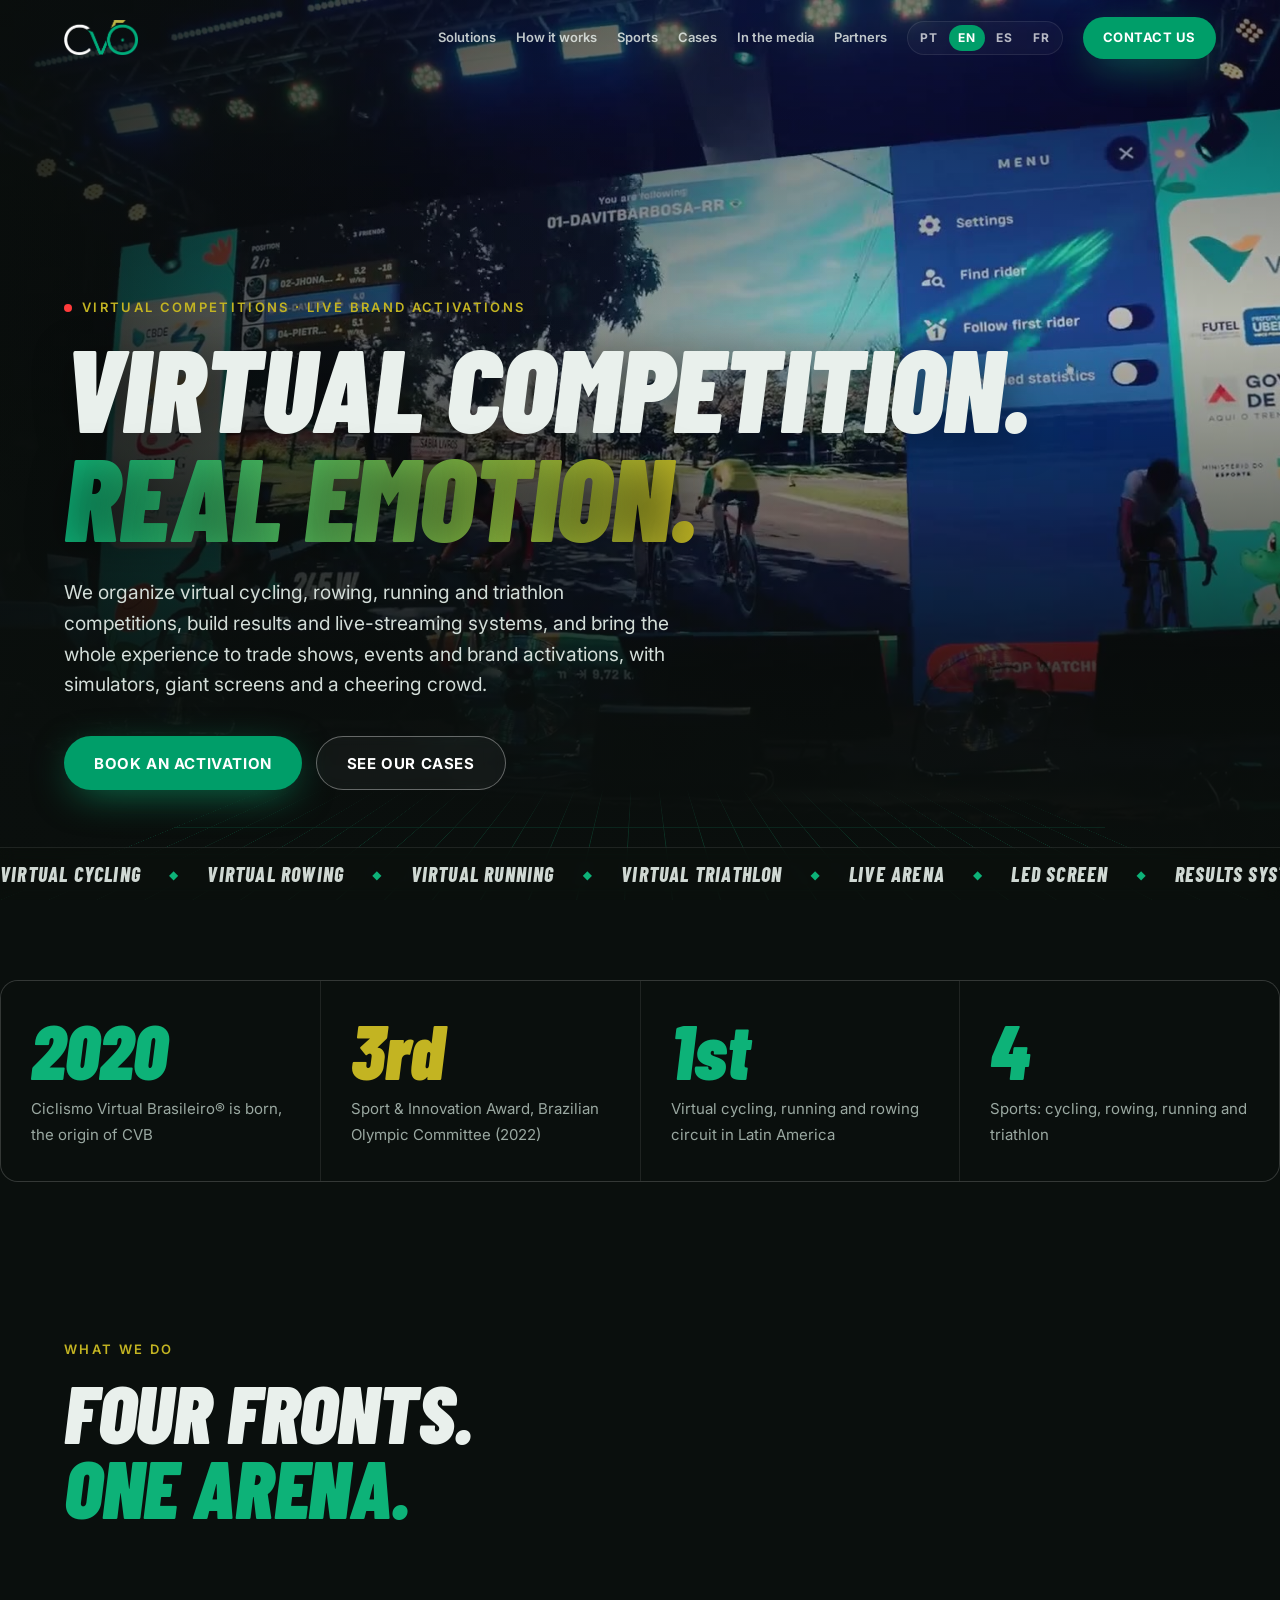
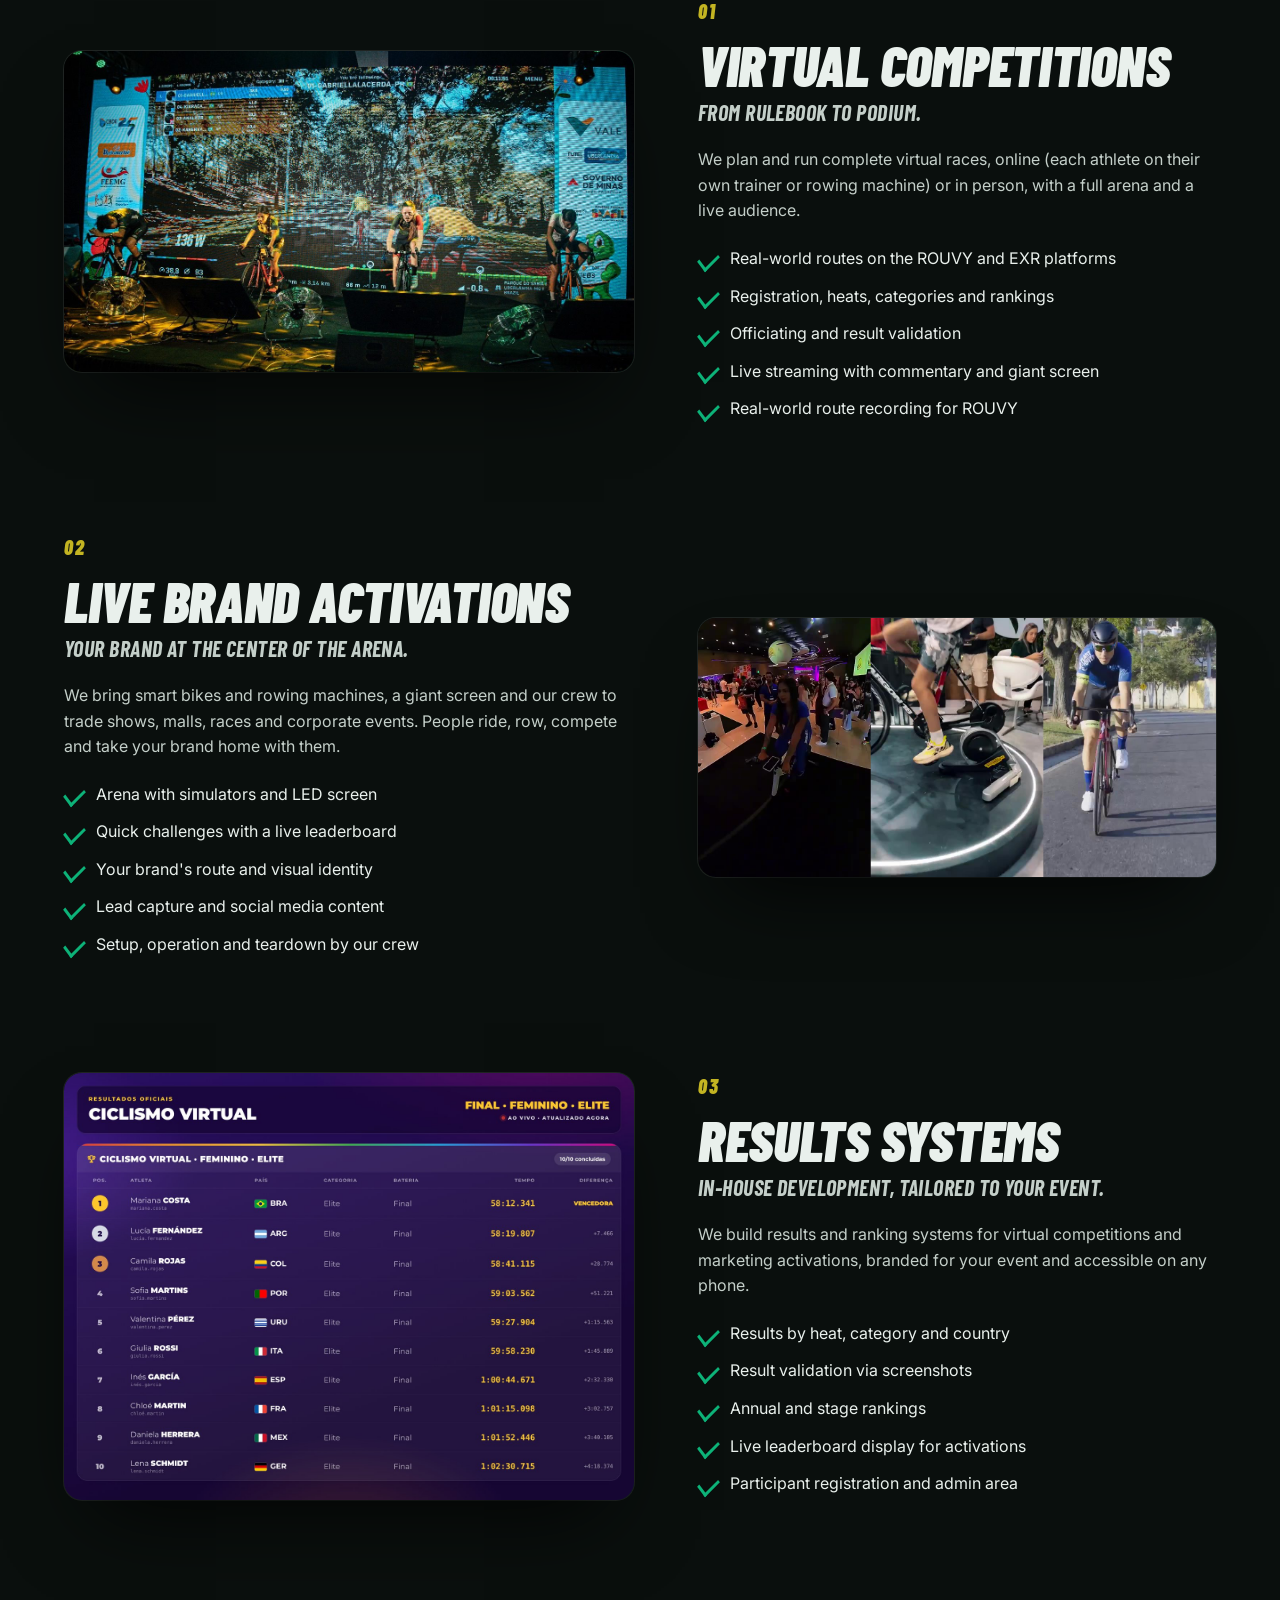
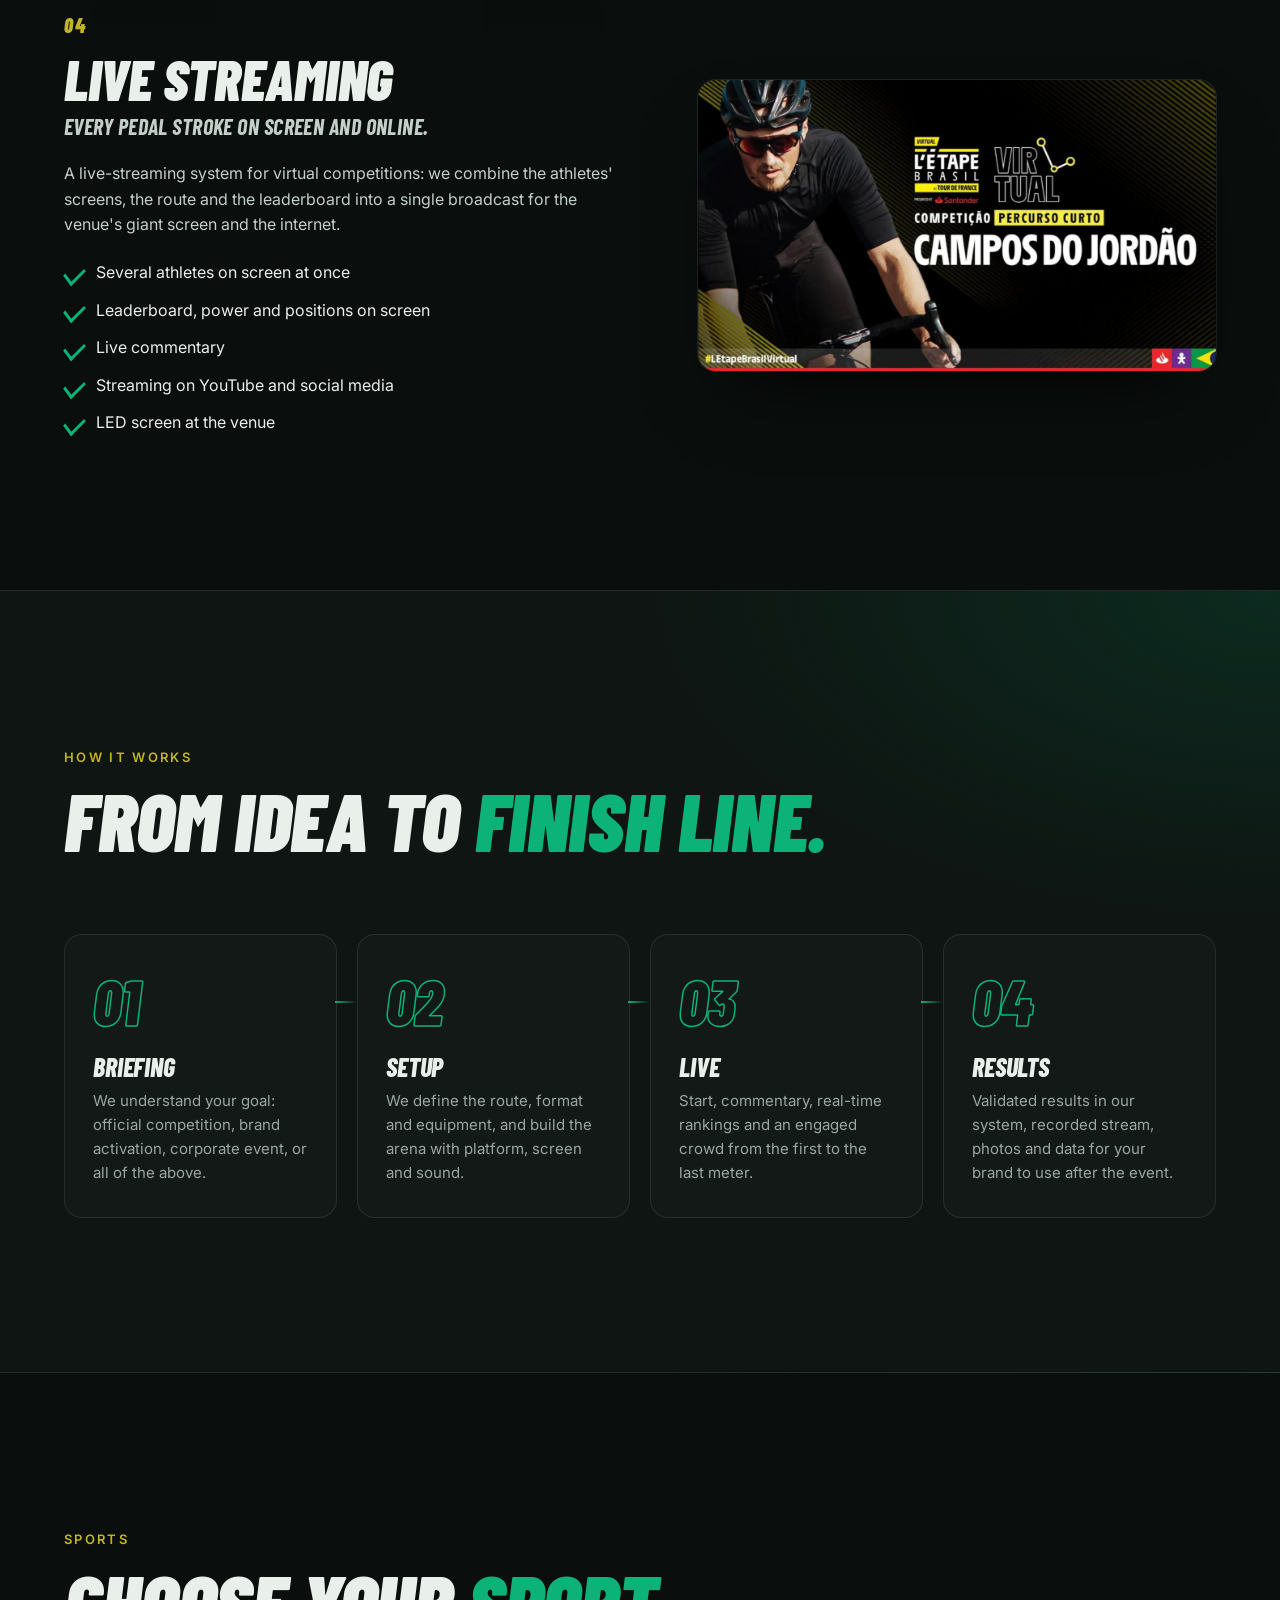
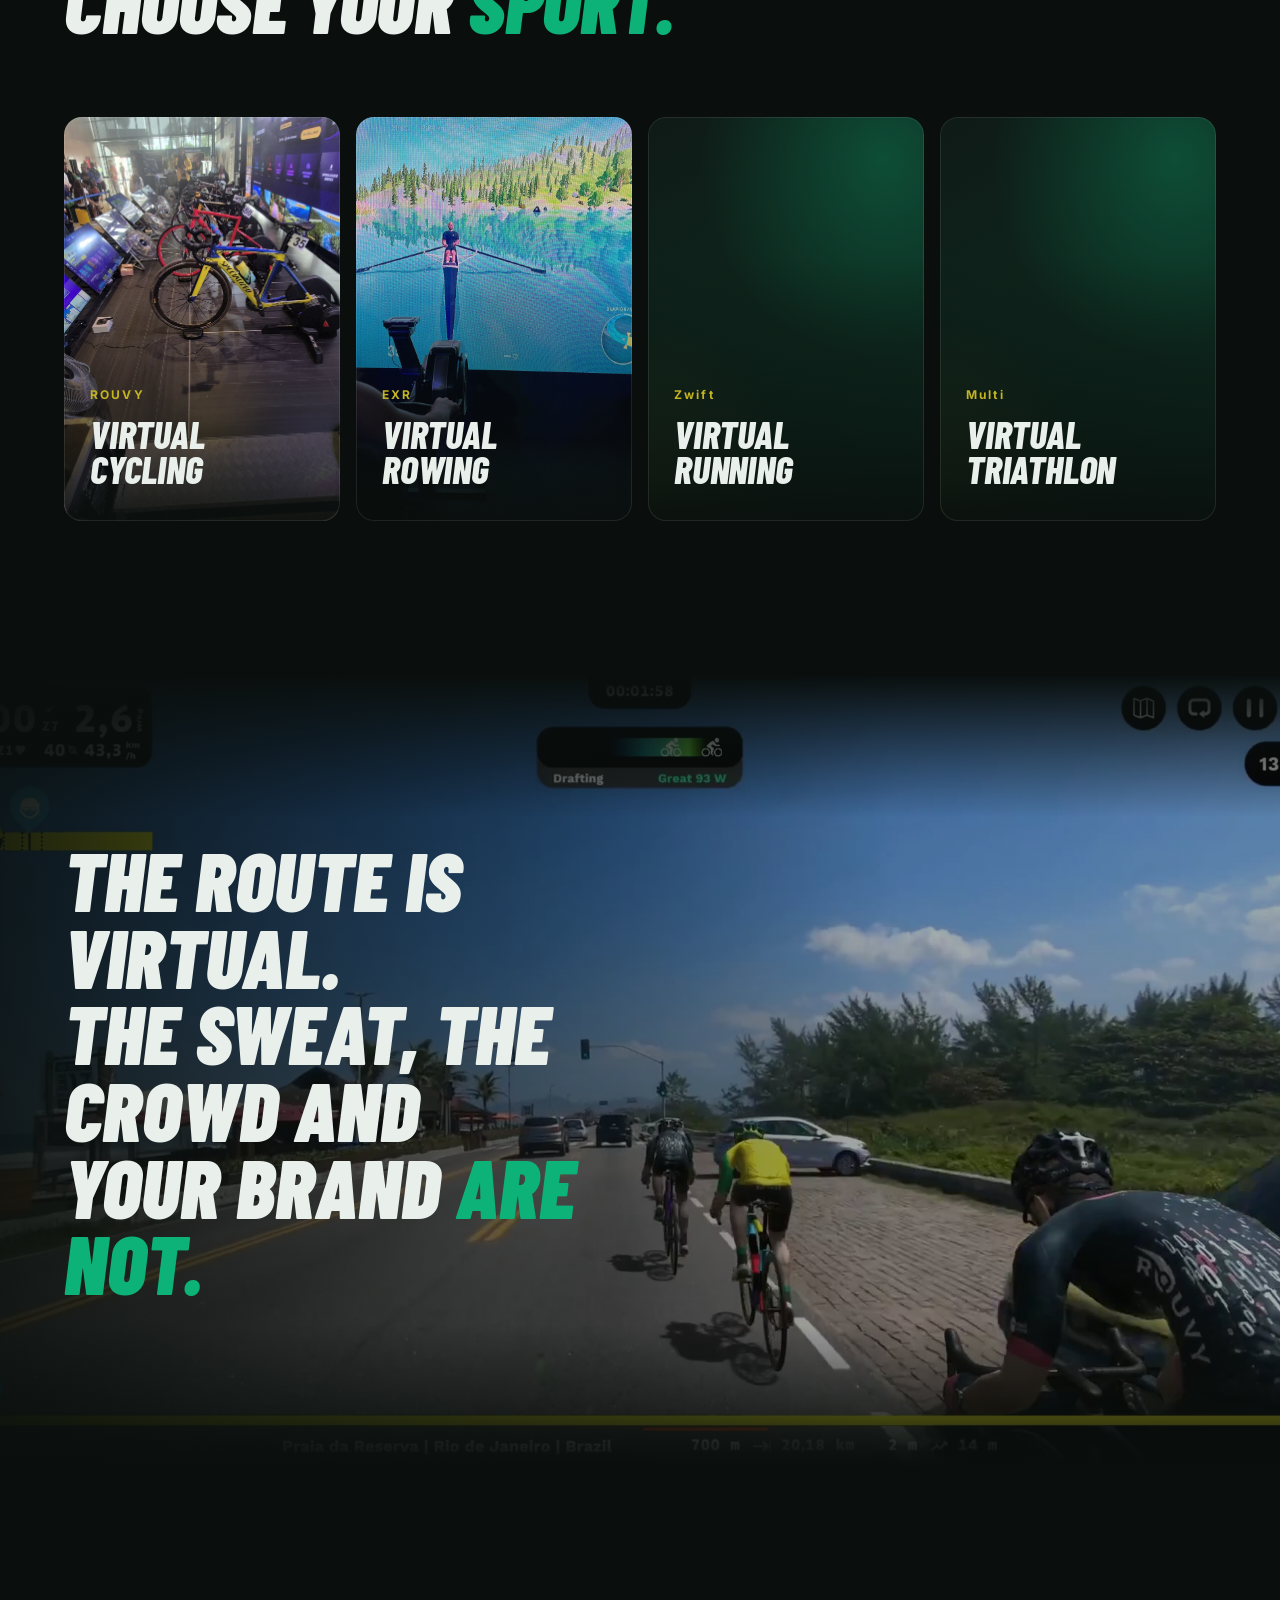
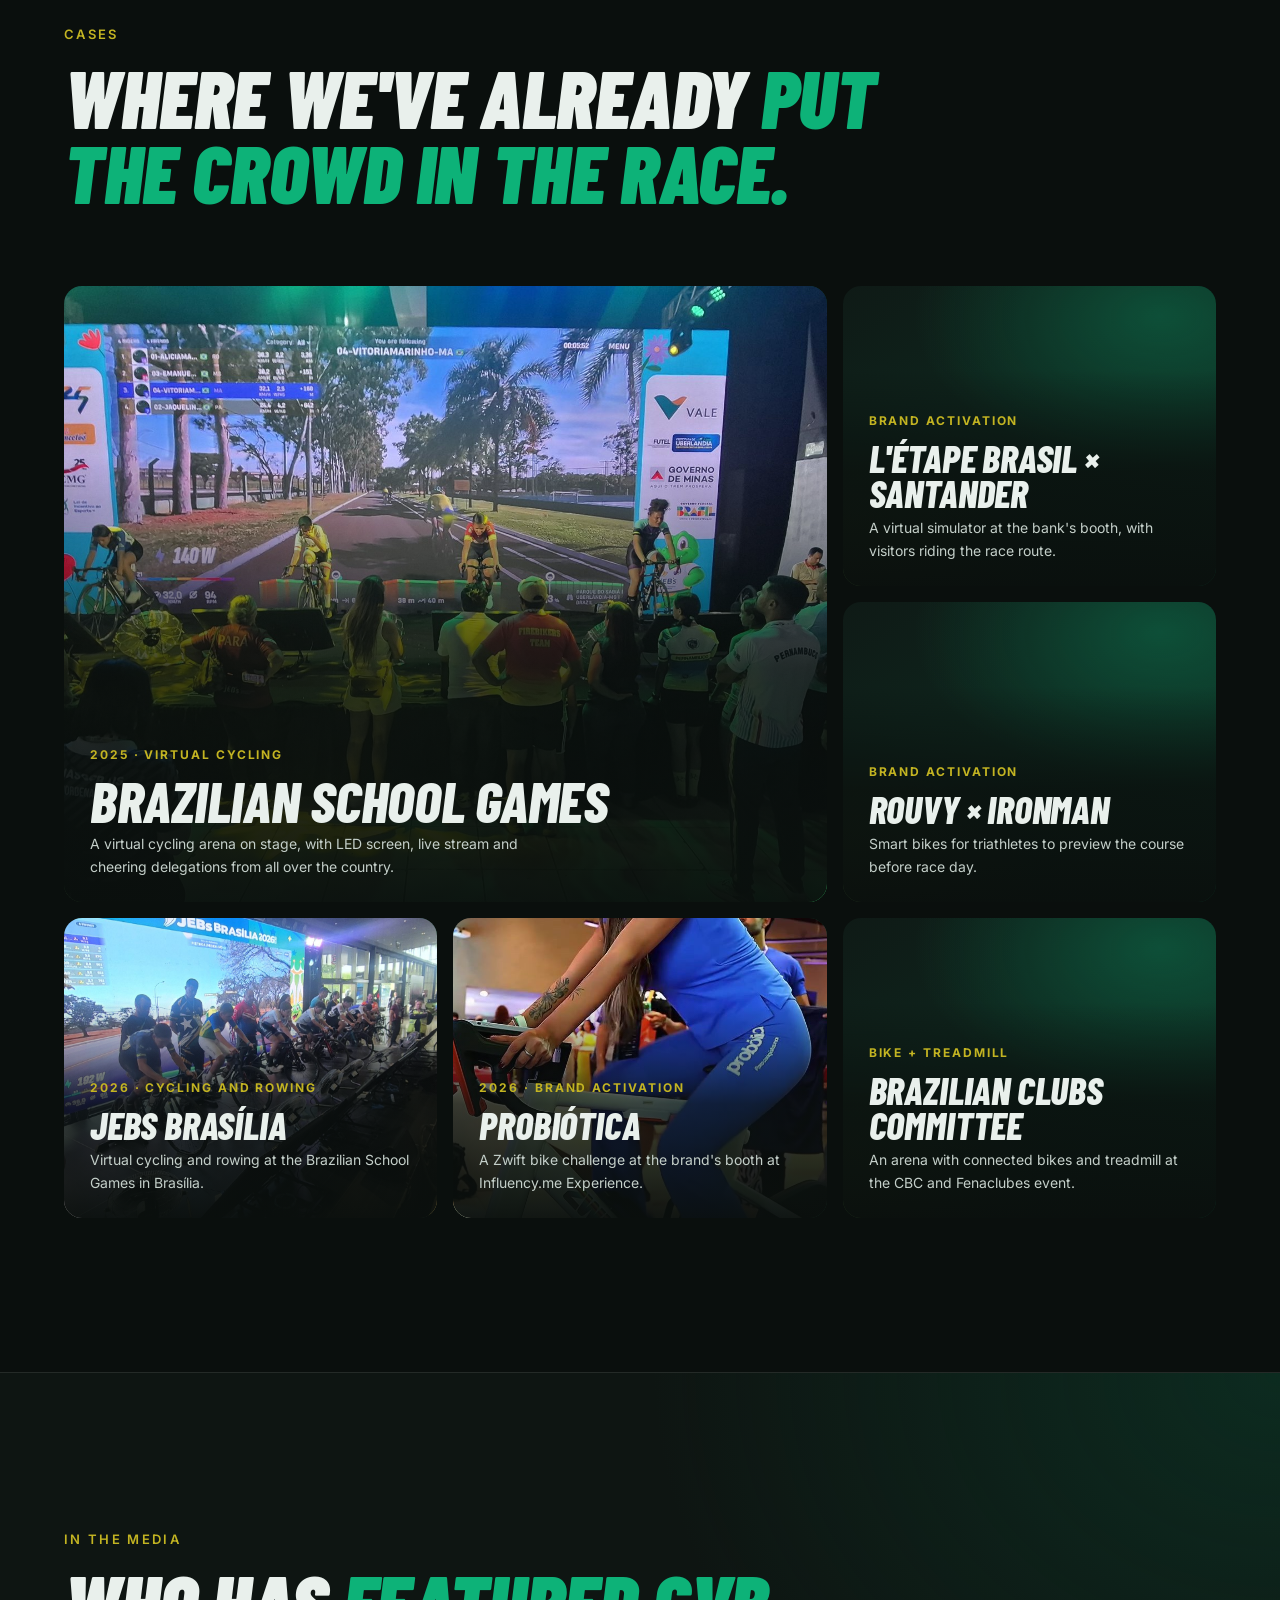
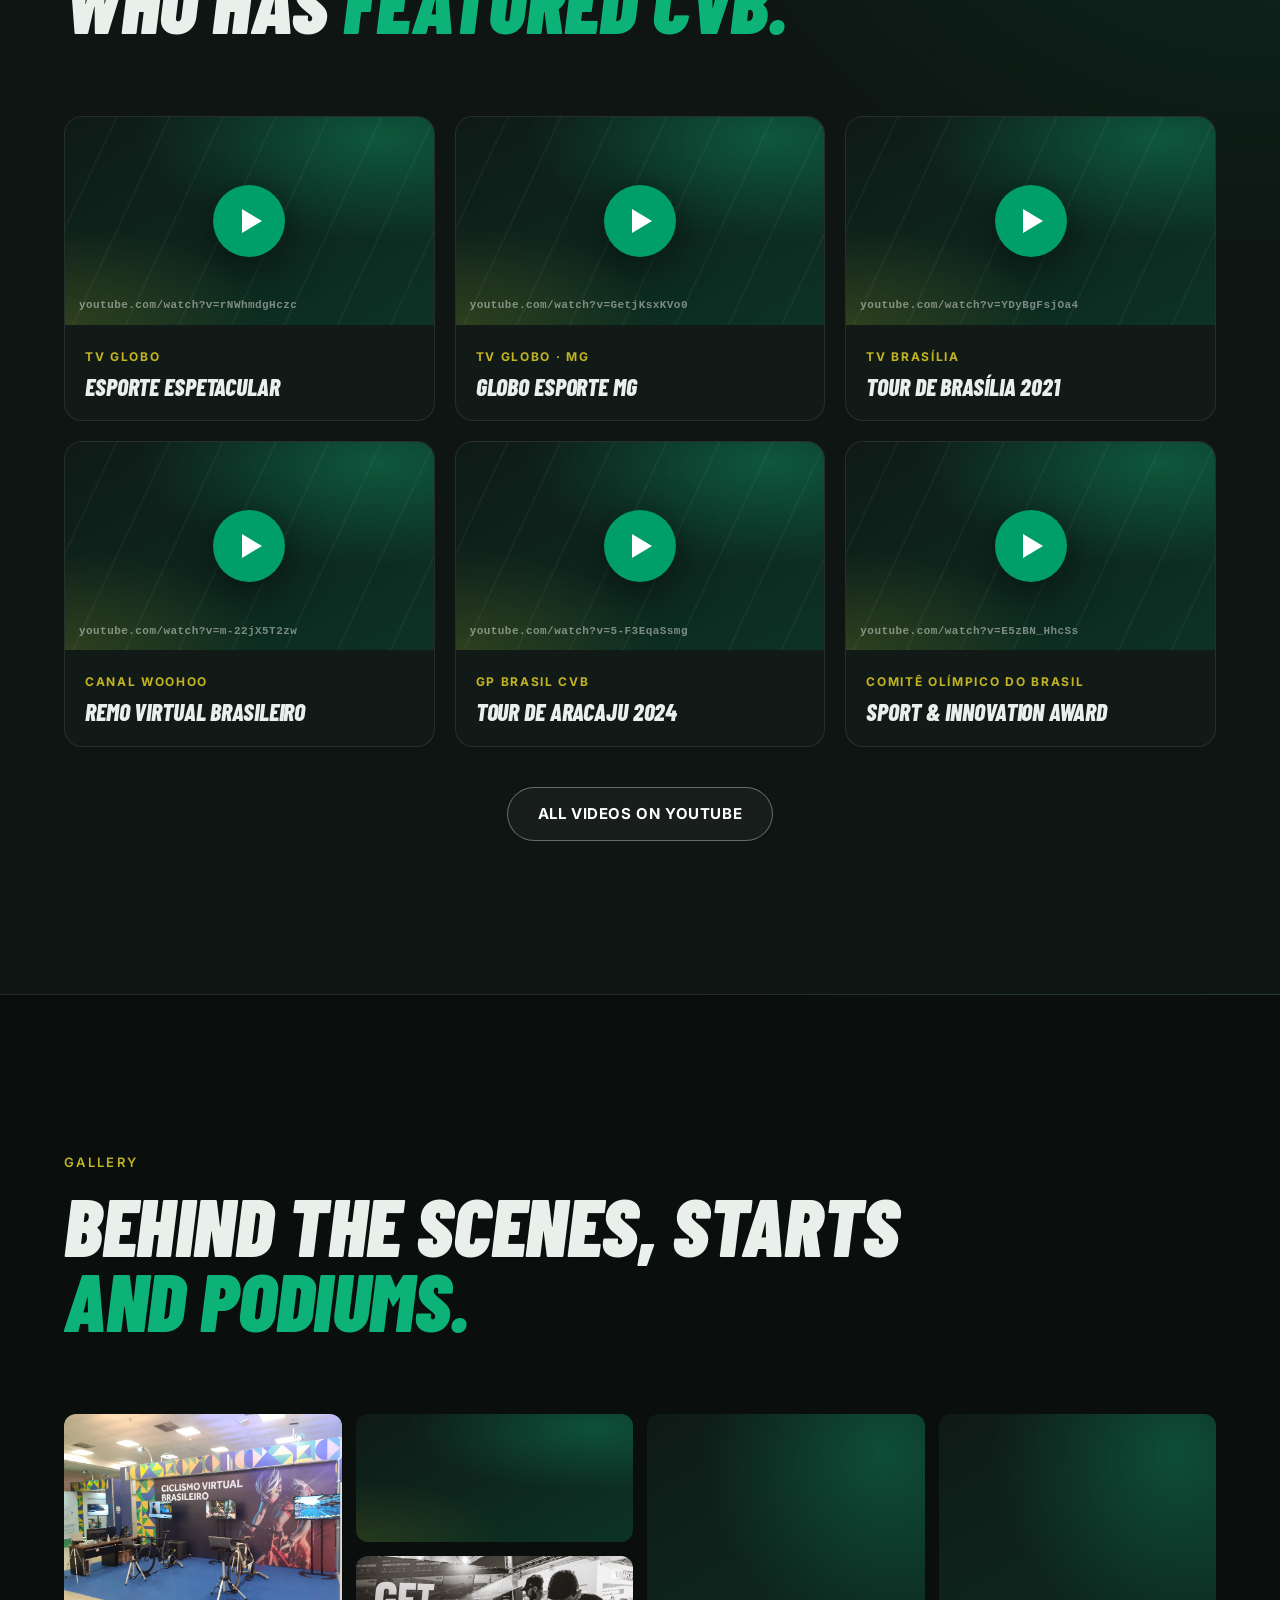
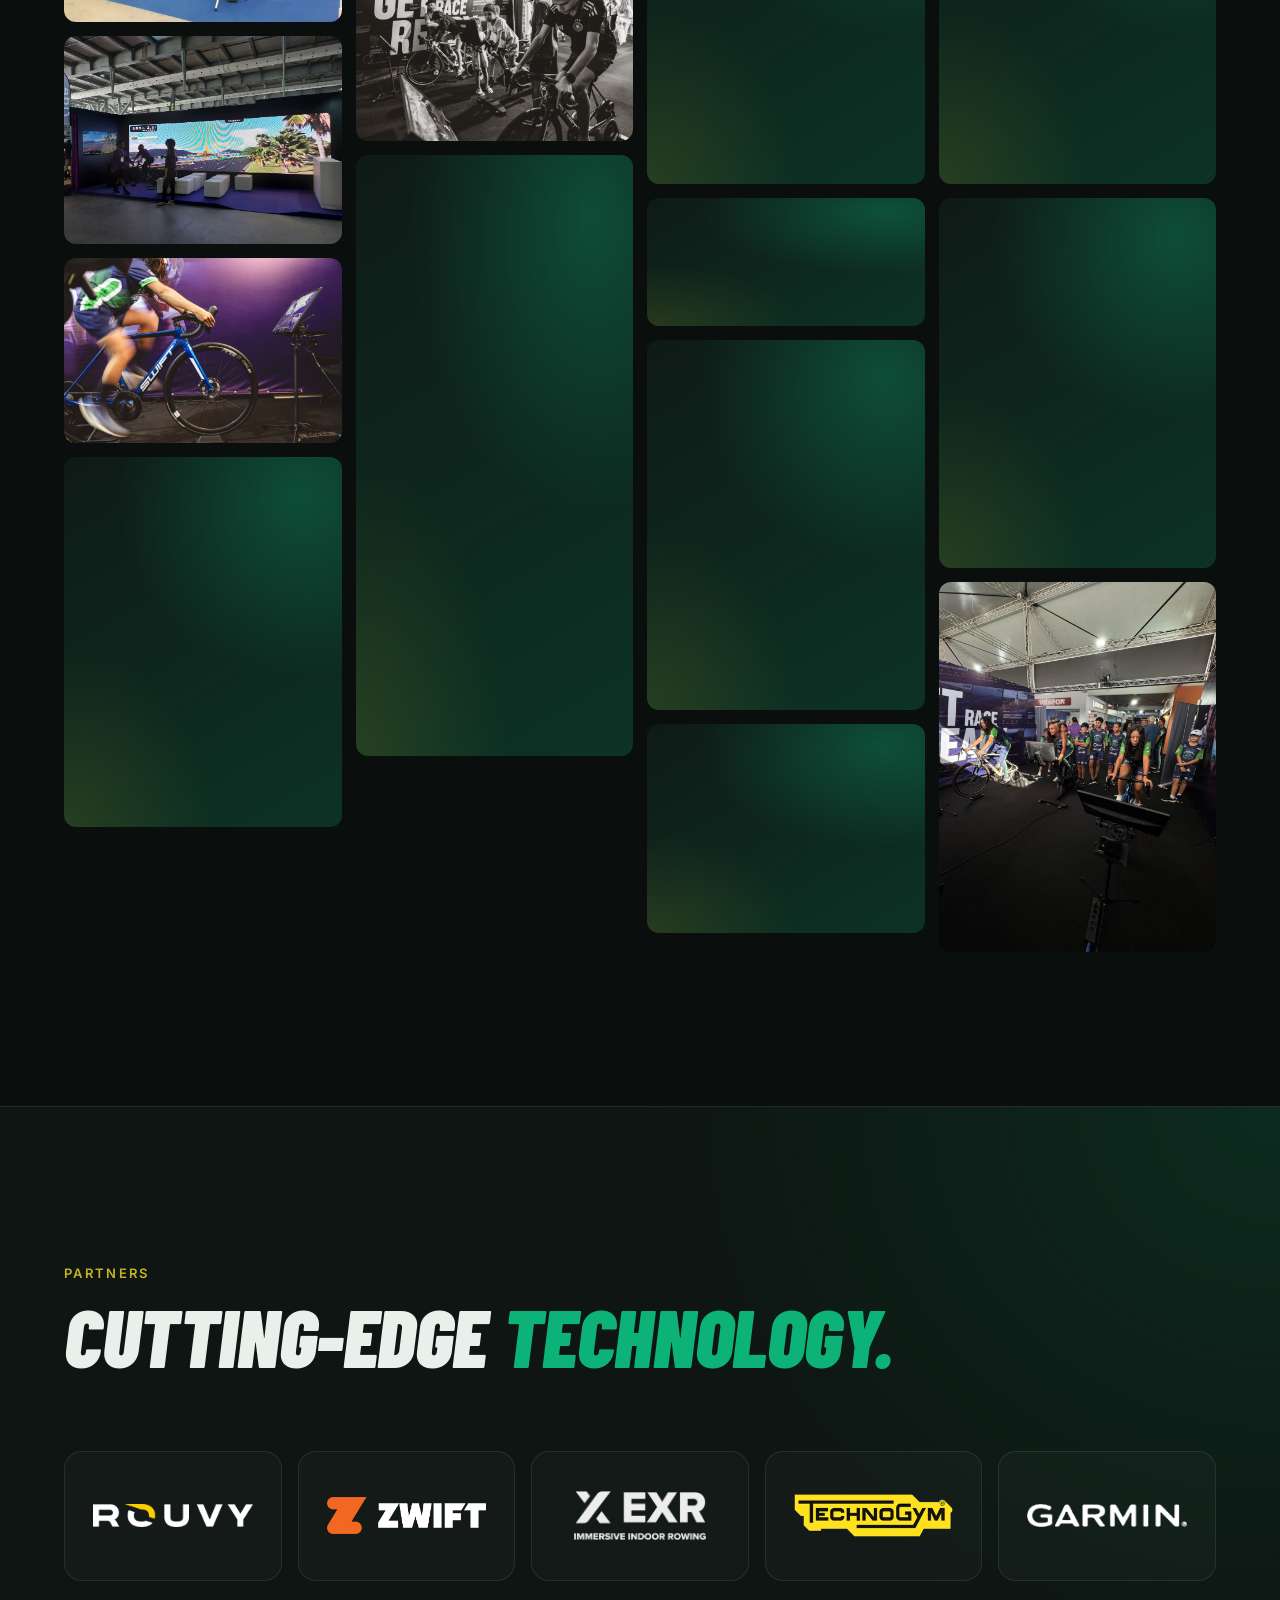
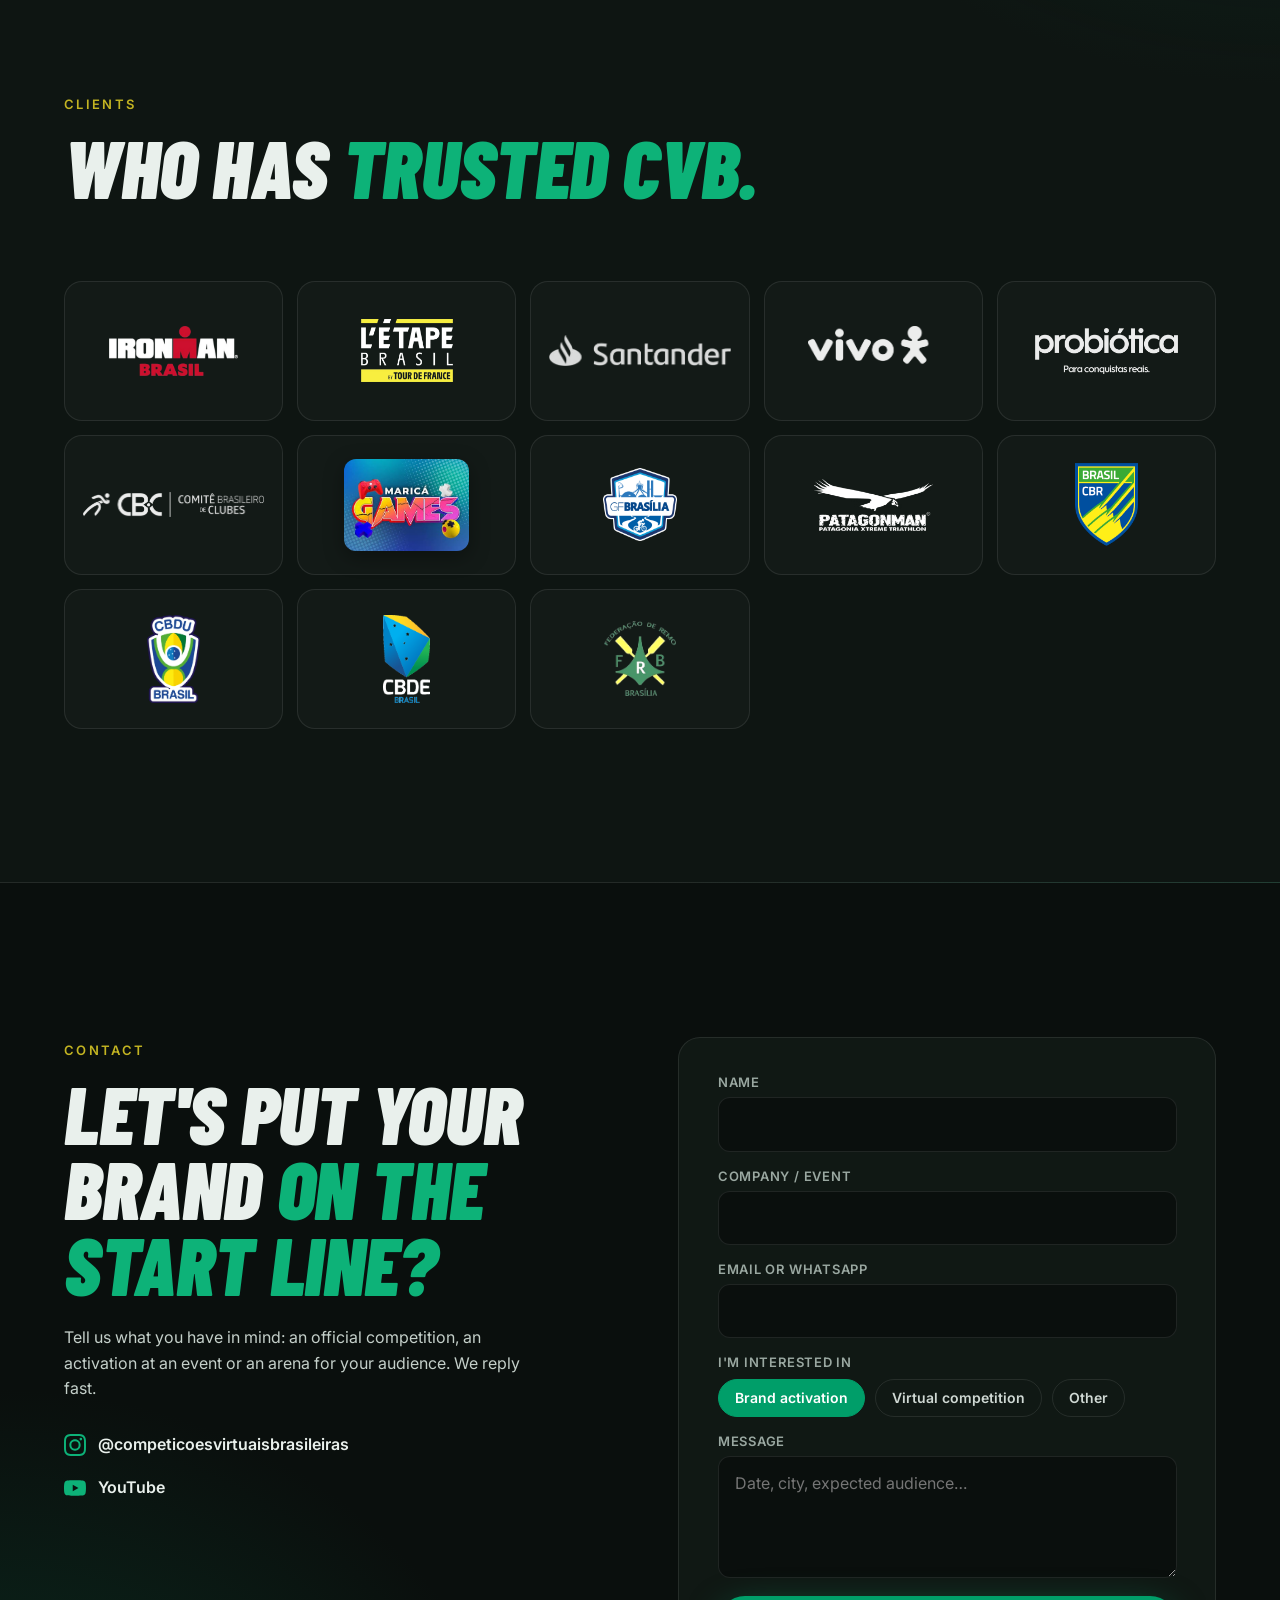
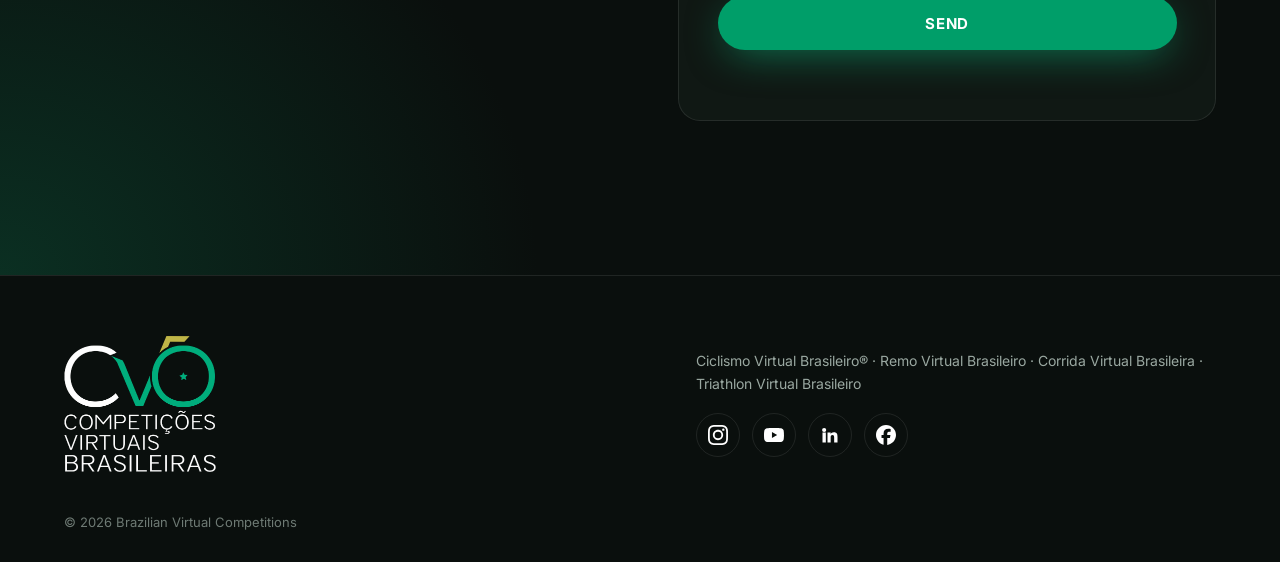
==== en/index.html @ 70579b3b "Site em inglês, espanhol e francês (/en, /es, /fr) com seletor de idioma Co-Authored-By: Claude Opus" ====
<!DOCTYPE html>
<html lang="en" data-root="../">
<head>
<meta charset="utf-8">
<meta name="viewport" content="width=device-width, initial-scale=1">
<title>CVB · Brazilian Virtual Competitions</title>
<meta name="description" content="Virtual cycling, rowing, running and triathlon competitions, live brand activations, results systems and live streaming.">
<meta property="og:title" content="CVB · Brazilian Virtual Competitions">
<meta property="og:description" content="Virtual competition. Real emotion. Virtual competitions and brand activations with simulators, giant screens and a live crowd.">
<meta property="og:image" content="https://www.competicaovirtual.com.br/assets/media/og-capa.jpg">
<link rel="alternate" hreflang="pt-BR" href="https://www.competicaovirtual.com.br/">
<link rel="alternate" hreflang="en" href="https://www.competicaovirtual.com.br/en/">
<link rel="alternate" hreflang="es" href="https://www.competicaovirtual.com.br/es/">
<link rel="alternate" hreflang="fr" href="https://www.competicaovirtual.com.br/fr/">
<link rel="alternate" hreflang="x-default" href="https://www.competicaovirtual.com.br/">
<meta name="theme-color" content="#0A0F0D">
<link rel="icon" type="image/png" href="../assets/img/cvb-mark.png">
<link rel="preconnect" href="https://fonts.googleapis.com">
<link rel="preconnect" href="https://fonts.gstatic.com" crossorigin>
<link href="https://fonts.googleapis.com/css2?family=Barlow+Condensed:ital,wght@0,600;0,800;1,700;1,800;1,900&family=Inter:wght@400;500;600;700&display=swap" rel="stylesheet">
<link rel="stylesheet" href="../assets/css/style.css">
</head>
<body>

<!-- ============ HEADER ============ -->
<header class="hdr" id="topo">
  <a class="hdr__logo" href="#topo" aria-label="CVB · home">
    <img src="../assets/img/cvb-mark.png" alt="CVB" width="74" height="35">
    <span class="hdr__name">Brazilian<br>Virtual Competitions</span>
  </a>
  <nav class="hdr__nav" id="nav" aria-label="Main">
    <a href="#solucoes">Solutions</a>
    <a href="#como">How it works</a>
    <a href="#modalidades">Sports</a>
    <a href="#cases">Cases</a>
    <a href="#midia">In the media</a>
    <a href="#parceiros">Partners</a>
    <div class="lang" aria-label="Language">
      <a href="../" data-lang="pt" hreflang="pt-BR">PT</a><a href="./" data-lang="en" hreflang="en">EN</a><a href="../es/" data-lang="es" hreflang="es">ES</a><a href="../fr/" data-lang="fr" hreflang="fr">FR</a>
    </div>
    <a href="#contato" class="btn btn--sm btn--green">Contact us</a>
  </nav>
  <button class="hdr__burger" id="burger" aria-label="Open menu" aria-expanded="false" aria-controls="nav"><span></span><span></span></button>
</header>

<main>

<!-- ============ HERO ============ -->
<section class="hero">
  <div class="hero__media">
    <video class="media" data-media="hero.mp4" data-poster="hero-poster.jpg" autoplay muted loop playsinline preload="metadata"></video>
    <div class="hero__shade"></div>
    <div class="hero__grid"></div>
  </div>
  <div class="hero__inner wrap">
    <p class="eyebrow"><span class="dot"></span> Virtual competitions · Live brand activations</p>
    <h1 class="hero__title">Virtual competition.<br><em>Real emotion.</em></h1>
    <p class="hero__lead">We organize virtual cycling, rowing, running and triathlon competitions, build results and live-streaming systems, and bring the whole experience to trade shows, events and brand activations, with simulators, giant screens and a cheering crowd.</p>
    <div class="hero__cta">
      <a href="#contato" class="btn btn--green">Book an activation</a>
      <a href="#cases" class="btn btn--ghost">See our cases</a>
    </div>
  </div>
  <div class="ticker" aria-hidden="true">
    <div class="ticker__track">
      <span>Virtual cycling</span><i>◆</i><span>Virtual rowing</span><i>◆</i><span>Virtual running</span><i>◆</i><span>Virtual triathlon</span><i>◆</i><span>Live arena</span><i>◆</i><span>LED screen</span><i>◆</i><span>Results system</span><i>◆</i><span>Live streaming</span><i>◆</i>
      <span>Virtual cycling</span><i>◆</i><span>Virtual rowing</span><i>◆</i><span>Virtual running</span><i>◆</i><span>Virtual triathlon</span><i>◆</i><span>Live arena</span><i>◆</i><span>LED screen</span><i>◆</i><span>Results system</span><i>◆</i><span>Live streaming</span><i>◆</i>
    </div>
  </div>
</section>

<!-- ============ FATOS ============ -->
<section class="facts wrap">
  <div class="fact reveal"><b>2020</b><span>Ciclismo Virtual Brasileiro® is born, the origin of CVB</span></div>
  <div class="fact reveal"><b>3rd</b><span>Sport & Innovation Award, Brazilian Olympic Committee (2022)</span></div>
  <div class="fact reveal"><b>1st</b><span>Virtual cycling, running and rowing circuit in Latin America</span></div>
  <div class="fact reveal"><b>4</b><span>Sports: cycling, rowing, running and triathlon</span></div>
</section>

<!-- ============ SOLUÇÕES ============ -->
<section class="sec" id="solucoes">
  <div class="wrap">
    <header class="sec__head reveal">
      <p class="eyebrow">What we do</p>
      <h2>Four fronts.<br><em>One arena.</em></h2>
    </header>

    <article class="sol reveal">
      <div class="sol__media sol__media--video yt-inline" data-yt="KOl-kLwOu_M" data-start="1071" data-title="GP Brasil CVB · Tour Parque da Cidade" role="button" tabindex="0" aria-label="Watch: GP Brasil CVB · Tour Parque da Cidade">
        <img class="media" data-media="sol-competicoes.jpg" alt="">
        <span class="yt__play"></span>
        <span class="yt-inline__tag"><i class="dot"></i> GP Brasil CVB · Tour Parque da Cidade</span>
      </div>
      <div class="sol__body">
        <span class="sol__num">01</span>
        <h3>Virtual competitions</h3>
        <p class="sol__tag">From rulebook to podium.</p>
        <p>We plan and run complete virtual races, online (each athlete on their own trainer or rowing machine) or in person, with a full arena and a live audience.</p>
        <ul class="ticks">
          <li>Real-world routes on the ROUVY and EXR platforms</li>
          <li>Registration, heats, categories and rankings</li>
          <li>Officiating and result validation</li>
          <li>Live streaming with commentary and giant screen</li>
          <li>Real-world route recording for ROUVY</li>
        </ul>
      </div>
    </article>

    <article class="sol sol--rev reveal">
      <div class="sol__media sol__media--wide"><video class="media" data-media="sol-ativacoes.mp4" data-poster="sol-ativacoes.jpg" autoplay muted loop playsinline preload="none"></video></div>
      <div class="sol__body">
        <span class="sol__num">02</span>
        <h3>Live brand activations</h3>
        <p class="sol__tag">Your brand at the center of the arena.</p>
        <p>We bring smart bikes and rowing machines, a giant screen and our crew to trade shows, malls, races and corporate events. People ride, row, compete and take your brand home with them.</p>
        <ul class="ticks">
          <li>Arena with simulators and LED screen</li>
          <li>Quick challenges with a live leaderboard</li>
          <li>Your brand's route and visual identity</li>
          <li>Lead capture and social media content</li>
          <li>Setup, operation and teardown by our crew</li>
        </ul>
      </div>
    </article>

    <article class="sol reveal">
      <div class="sol__media"><img class="media" data-media="sol-resultados.jpg" alt="Illustrative example of the results screen in TV mode"></div>
      <div class="sol__body">
        <span class="sol__num">03</span>
        <h3>Results systems</h3>
        <p class="sol__tag">In-house development, tailored to your event.</p>
        <p>We build results and ranking systems for virtual competitions and marketing activations, branded for your event and accessible on any phone.</p>
        <ul class="ticks">
          <li>Results by heat, category and country</li>
          <li>Result validation via screenshots</li>
          <li>Annual and stage rankings</li>
          <li>Live leaderboard display for activations</li>
          <li>Participant registration and admin area</li>
        </ul>
      </div>
    </article>

    <article class="sol sol--rev reveal">
      <div class="sol__media sol__media--video yt-inline" data-yt="e1ZCD8Ha5gc" data-start="4679" data-title="Virtual L'Étape Brasil by Tour de France presented by Santander" role="button" tabindex="0" aria-label="Watch the stream: Virtual L'Étape Brasil">
        <img class="media" data-media="transmissao-capa.jpg" alt="">
        <span class="yt__play"></span>
        <span class="yt-inline__tag"><i class="dot"></i> Live stream · Virtual L'Étape Brasil</span>
      </div>
      <div class="sol__body">
        <span class="sol__num">04</span>
        <h3>Live streaming</h3>
        <p class="sol__tag">Every pedal stroke on screen and online.</p>
        <p>A live-streaming system for virtual competitions: we combine the athletes' screens, the route and the leaderboard into a single broadcast for the venue's giant screen and the internet.</p>
        <ul class="ticks">
          <li>Several athletes on screen at once</li>
          <li>Leaderboard, power and positions on screen</li>
          <li>Live commentary</li>
          <li>Streaming on YouTube and social media</li>
          <li>LED screen at the venue</li>
        </ul>
      </div>
    </article>
  </div>
</section>

<!-- ============ COMO FUNCIONA ============ -->
<section class="sec sec--panel" id="como">
  <div class="wrap">
    <header class="sec__head reveal">
      <p class="eyebrow">How it works</p>
      <h2>From idea to <em>finish line.</em></h2>
    </header>
    <ol class="steps">
      <li class="step reveal"><span>01</span><h4>Briefing</h4><p>We understand your goal: official competition, brand activation, corporate event, or all of the above.</p></li>
      <li class="step reveal"><span>02</span><h4>Setup</h4><p>We define the route, format and equipment, and build the arena with platform, screen and sound.</p></li>
      <li class="step reveal"><span>03</span><h4>Live</h4><p>Start, commentary, real-time rankings and an engaged crowd from the first to the last meter.</p></li>
      <li class="step reveal"><span>04</span><h4>Results</h4><p>Validated results in our system, recorded stream, photos and data for your brand to use after the event.</p></li>
    </ol>
  </div>
</section>

<!-- ============ MODALIDADES ============ -->
<section class="sec" id="modalidades">
  <div class="wrap">
    <header class="sec__head reveal">
      <p class="eyebrow">Sports</p>
      <h2>Choose your <em>sport.</em></h2>
    </header>
    <div class="mods">
      <a class="mod reveal" href="#contato"><img class="media" data-media="mod-ciclismo.jpg" alt="Virtual cycling"><div class="mod__txt"><small>ROUVY</small><h3>Virtual cycling</h3><p>Smart trainers and real-world routes filmed all over the world.</p></div></a>
      <a class="mod reveal" href="#contato"><img class="media" data-media="mod-remo.jpg" alt="Virtual rowing"><div class="mod__txt"><small>EXR</small><h3>Virtual rowing</h3><p>Connected rowing machines on immersive virtual courses.</p></div></a>
      <a class="mod reveal" href="#contato"><img class="media" data-media="mod-corrida.jpg" alt="Virtual running"><div class="mod__txt"><small>Zwift</small><h3>Virtual running</h3><p>Treadmills connected to Zwift's virtual worlds.</p></div></a>
      <a class="mod reveal" href="#contato"><img class="media" data-media="mod-triathlon.jpg" alt="Virtual triathlon"><div class="mod__txt"><small>Multi</small><h3>Virtual triathlon</h3><p>Rowing, bike and run in a single indoor race.</p></div></a>
    </div>
  </div>
</section>

<!-- ============ VÍDEO FULL ============ -->
<section class="bigvideo">
  <video class="media" data-media="arena-loop.mp4" data-poster="arena-loop.jpg" autoplay muted loop playsinline preload="none"></video>
  <div class="bigvideo__shade"></div>
  <blockquote class="bigvideo__quote wrap reveal">
    <p>The route is virtual.<br>The sweat, the crowd and your brand <em>are not.</em></p>
  </blockquote>
</section>

<!-- ============ CASES ============ -->
<section class="sec" id="cases">
  <div class="wrap">
    <header class="sec__head reveal">
      <p class="eyebrow">Cases</p>
      <h2>Where we've already <em>put the crowd in the race.</em></h2>
    </header>
    <div class="cases">
      <article class="case case--xl reveal"><img class="media" data-media="case-jebs-2025.jpg" alt="Virtual cycling at the 2025 Brazilian School Games"><div class="case__txt"><small>2025 · Virtual cycling</small><h3>Brazilian School Games</h3><p>A virtual cycling arena on stage, with LED screen, live stream and cheering delegations from all over the country.</p></div></article>
      <article class="case reveal"><img class="media" data-media="case-letape-santander.jpg" alt="L'Étape Brasil simulator at the Santander booth"><div class="case__txt"><small>Brand activation</small><h3>L'Étape Brasil × Santander</h3><p>A virtual simulator at the bank's booth, with visitors riding the race route.</p></div></article>
      <article class="case reveal"><img class="media" data-media="case-rouvy-ironman.jpg" alt="ROUVY space at IRONMAN"><div class="case__txt"><small>Brand activation</small><h3>ROUVY × IRONMAN</h3><p>Smart bikes for triathletes to preview the course before race day.</p></div></article>
      <article class="case reveal"><img class="media" data-media="case-jebs-2026.jpg" alt="Virtual cycling and rowing at JEBs Brasília 2026"><div class="case__txt"><small>2026 · Cycling and rowing</small><h3>JEBs Brasília</h3><p>Virtual cycling and rowing at the Brazilian School Games in Brasília.</p></div></article>
      <article class="case reveal"><img class="media" data-media="case-probiotica.jpg" alt="Probiótica activation with a Zwift bike"><div class="case__txt"><small>2026 · Brand activation</small><h3>Probiótica</h3><p>A Zwift bike challenge at the brand's booth at Influency.me Experience.</p></div></article>
      <article class="case reveal"><img class="media" data-media="case-cbc.jpg" alt="CVB arena at the Brazilian Clubs Committee event"><div class="case__txt"><small>Bike + treadmill</small><h3>Brazilian Clubs Committee</h3><p>An arena with connected bikes and treadmill at the CBC and Fenaclubes event.</p></div></article>
    </div>
  </div>
</section>

<!-- ============ NA MÍDIA ============ -->
<section class="sec sec--panel" id="midia">
  <div class="wrap">
    <header class="sec__head reveal">
      <p class="eyebrow">In the media</p>
      <h2>Who has <em>featured CVB.</em></h2>
    </header>
    <div class="yt-grid" id="ytGrid"></div>
    <p class="center reveal"><a class="btn btn--ghost" href="https://www.youtube.com/@competicoesvirtuaisbrasileiras" target="_blank" rel="noopener">All videos on YouTube</a></p>
  </div>
</section>

<!-- ============ GALERIA ============ -->
<section class="sec" id="galeria">
  <div class="wrap">
    <header class="sec__head reveal">
      <p class="eyebrow">Gallery</p>
      <h2>Behind the scenes, starts <em>and podiums.</em></h2>
    </header>
    <div class="gallery" id="gallery"></div>
  </div>
</section>

<!-- ============ PARCEIROS & CLIENTES ============ -->
<section class="sec sec--panel" id="parceiros">
  <div class="wrap">
    <header class="sec__head reveal">
      <p class="eyebrow">Partners</p>
      <h2>Cutting-edge <em>technology.</em></h2>
    </header>
    <div class="logos logos--partners reveal" id="partners"></div>

    <header class="sec__head sec__head--sm reveal" id="clientes">
      <p class="eyebrow">Clients</p>
      <h2>Who has <em>trusted CVB.</em></h2>
    </header>
    <div class="logos logos--clients reveal" id="clients" aria-label="Clients"></div>
  </div>
</section>

<!-- ============ CONTATO ============ -->
<section class="sec contact" id="contato">
  <div class="wrap contact__grid">
    <div class="reveal">
      <p class="eyebrow">Contact</p>
      <h2>Let's put your brand <em>on the start line?</em></h2>
      <p class="contact__lead">Tell us what you have in mind: an official competition, an activation at an event or an arena for your audience. We reply fast.</p>
      <ul class="contact__links" id="contactLinks"></ul>
    </div>
    <form class="form reveal" id="form" novalidate>
      <label>Name<input name="nome" required autocomplete="name"></label>
      <label>Company / event<input name="empresa" autocomplete="organization"></label>
      <label>Email or WhatsApp<input name="contato" required></label>
      <fieldset>
        <legend>I'm interested in</legend>
        <label class="chip"><input type="radio" name="tipo" value="Live brand activation" checked><span>Brand activation</span></label>
        <label class="chip"><input type="radio" name="tipo" value="Virtual competition organization"><span>Virtual competition</span></label>
        <label class="chip"><input type="radio" name="tipo" value="Other topic"><span>Other</span></label>
      </fieldset>
      <label>Message<textarea name="msg" rows="4" placeholder="Date, city, expected audience…"></textarea></label>
      <button class="btn btn--green btn--block" type="submit">Send</button>
      <p class="form__note" id="formNote" role="status"></p>
    </form>
  </div>
</section>

</main>

<!-- ============ FOOTER ============ -->
<footer class="ftr">
  <div class="wrap ftr__grid">
    <img src="../assets/img/cvb-logo.png" alt="Brazilian Virtual Competitions" class="ftr__logo" width="152" height="135">
    <div>
      <p class="ftr__mods">Ciclismo Virtual Brasileiro® · Remo Virtual Brasileiro · Corrida Virtual Brasileira · Triathlon Virtual Brasileiro</p>
      <div class="social" id="social"></div>
    </div>
  </div>
  <p class="ftr__copy wrap">© <span id="ano">2026</span> Brazilian Virtual Competitions</p>
</footer>

<div class="lightbox" id="lightbox" hidden><button class="lightbox__x" aria-label="Close">×</button><img alt=""></div>

<script src="../assets/js/main.js"></script>
</body>
</html>
---- assets/css/style.css ----
/* =========================================================
   CVB · Competições Virtuais Brasileiras
   Paleta do logo: verde #009E69 / #0DB278, dourado #C3B422
   ========================================================= */
:root{
  --bg:#0A0F0D;
  --bg2:#0E1512;
  --panel:#121A17;
  --line:rgba(255,255,255,.09);
  --txt:#E9F0EC;
  --mute:#9AA8A1;
  --green:#009E69;
  --green2:#0DB278;
  --gold:#C3B422;
  --deep:#0B3D2B;
  --r:18px;
  --head:"Barlow Condensed",system-ui,sans-serif;
  --body:"Inter",system-ui,-apple-system,Segoe UI,Roboto,sans-serif;
  --pad:clamp(20px,5vw,72px);
}
*{box-sizing:border-box;margin:0;padding:0}
html{scroll-behavior:smooth;scroll-padding-top:84px}
body{background:var(--bg);color:var(--txt);font:400 16px/1.6 var(--body);-webkit-font-smoothing:antialiased;overflow-x:hidden}
img,video{display:block;max-width:100%}
a{color:inherit;text-decoration:none}
.wrap{width:100%;max-width:1320px;margin:0 auto;padding:0 var(--pad)}
.center{text-align:center;margin-top:40px}
em{font-style:inherit;color:var(--green2)}

/* ---------- tipografia ---------- */
h1,h2,h3,h4{font-family:var(--head);font-style:italic;font-weight:900;text-transform:uppercase;line-height:.92;letter-spacing:-.005em}
h2{font-size:clamp(44px,6.4vw,96px)}
h3{font-size:clamp(28px,3vw,40px);font-weight:800}
h4{font-size:26px;font-weight:800}
.eyebrow{display:inline-flex;align-items:center;gap:10px;font:600 13px/1 var(--body);letter-spacing:.18em;text-transform:uppercase;color:var(--gold);margin-bottom:18px}
.dot{width:8px;height:8px;border-radius:50%;background:#ff3b3b;box-shadow:0 0 0 0 rgba(255,59,59,.6);animation:pulse 1.8s infinite}
@keyframes pulse{70%{box-shadow:0 0 0 10px rgba(255,59,59,0)}100%{box-shadow:0 0 0 0 rgba(255,59,59,0)}}

/* ---------- botões ---------- */
.btn{display:inline-flex;align-items:center;justify-content:center;gap:10px;height:54px;padding:0 30px;border-radius:999px;font:700 15px/1 var(--body);letter-spacing:.04em;text-transform:uppercase;transition:transform .2s,background .2s,box-shadow .2s;cursor:pointer;border:0}
.btn--green{background:var(--green);color:#fff;box-shadow:0 10px 40px -10px rgba(13,178,120,.7)}
.btn--green:hover{background:var(--green2);transform:translateY(-2px)}
.btn--ghost{border:1.5px solid rgba(255,255,255,.35);color:#fff;background:rgba(255,255,255,.04);backdrop-filter:blur(6px)}
.btn--ghost:hover{border-color:var(--green2);color:var(--green2)}
.btn--sm{height:42px;padding:0 20px;font-size:13px}
.btn--block{width:100%}

/* ---------- header ---------- */
.hdr{position:fixed;inset:0 0 auto 0;z-index:50;display:flex;align-items:center;justify-content:space-between;gap:24px;height:76px;padding:0 var(--pad);transition:background .3s,border-color .3s;border-bottom:1px solid transparent}
.hdr.is-solid{background:rgba(10,15,13,.82);backdrop-filter:blur(14px);border-color:var(--line)}
.hdr__logo{display:flex;align-items:center;gap:14px}
.hdr__logo img{height:35px;width:auto}
.hdr__name{font:700 11px/1.15 var(--body);letter-spacing:.14em;text-transform:uppercase;color:#cfd8d3}
.hdr__nav{display:flex;align-items:center;gap:28px;font:600 14px/1 var(--body)}
.hdr__nav a:not(.btn){opacity:.82;transition:opacity .2s,color .2s}
.hdr__nav a:not(.btn):hover{opacity:1;color:var(--green2)}
.hdr__burger{display:none;width:44px;height:44px;border:0;background:none;cursor:pointer;flex-direction:column;justify-content:center;gap:7px;align-items:center}
.hdr__burger span{width:26px;height:2px;background:#fff;transition:transform .3s}
.nav-open .hdr__burger span:first-child{transform:translateY(4.5px) rotate(45deg)}
.nav-open .hdr__burger span:last-child{transform:translateY(-4.5px) rotate(-45deg)}

/* ---------- mídia + placeholders ---------- */
.media{width:100%;height:100%;object-fit:cover}
.ph{position:relative;background:
  radial-gradient(120% 90% at 85% 10%,rgba(13,178,120,.35),transparent 55%),
  radial-gradient(90% 80% at 0% 100%,rgba(195,180,34,.18),transparent 60%),
  linear-gradient(150deg,#0F1A16,#0B3D2B 140%)}
.ph::before{content:"";position:absolute;inset:0;background:
  repeating-linear-gradient(115deg,transparent 0 46px,rgba(255,255,255,.035) 46px 48px)}
.ph::after{content:attr(data-label);position:absolute;left:14px;bottom:12px;font:600 11px/1.3 ui-monospace,Consolas,monospace;color:rgba(255,255,255,.45);letter-spacing:.04em}

.mod,.case,.sol__media,.gallery figure{background:
  radial-gradient(120% 90% at 85% 10%,rgba(13,178,120,.3),transparent 55%),
  radial-gradient(90% 80% at 0% 100%,rgba(195,180,34,.14),transparent 60%),
  linear-gradient(150deg,#0F1A16,#0B3D2B 140%)}
.gallery figure:not(.ok){aspect-ratio:var(--ar,4/3)}

/* ---------- hero ---------- */
.hero{position:relative;min-height:100svh;display:flex;flex-direction:column;justify-content:flex-end;overflow:hidden;isolation:isolate}
.hero__media{position:absolute;inset:0;z-index:-1}
.hero__media .media{position:absolute;inset:0}
.hero__shade{position:absolute;inset:0;background:
  linear-gradient(180deg,rgba(10,15,13,.55) 0%,rgba(10,15,13,.15) 35%,rgba(10,15,13,.85) 80%,var(--bg) 100%),
  linear-gradient(90deg,rgba(10,15,13,.85) 0%,rgba(10,15,13,0) 65%)}
.hero__grid{position:absolute;inset:auto 0 0 0;height:45%;opacity:.25;background:
  linear-gradient(var(--green2) 1px,transparent 1px) 0 0/100% 48px,
  linear-gradient(90deg,var(--green2) 1px,transparent 1px) 0 0/48px 100%;
  transform:perspective(500px) rotateX(62deg);transform-origin:bottom;mask-image:linear-gradient(transparent,#000 70%)}
.hero__inner{padding-top:140px;padding-bottom:110px}
.hero__title{font-size:clamp(44px,12vw,176px);max-width:12ch;text-shadow:0 6px 40px rgba(0,0,0,.4)}
.hero__title em{display:inline-block;background:linear-gradient(90deg,var(--green2),var(--gold));-webkit-background-clip:text;background-clip:text;color:transparent;padding-right:.08em}
.hero__lead{max-width:620px;margin:28px 0 36px;font-size:clamp(17px,1.5vw,20px);color:#d3ddd8}
.hero__cta{display:flex;flex-wrap:wrap;gap:14px}

.ticker{position:absolute;left:0;right:0;bottom:0;border-top:1px solid var(--line);background:rgba(10,15,13,.6);backdrop-filter:blur(8px);overflow:hidden}
.ticker__track{display:flex;gap:28px;width:max-content;padding:16px 0;animation:slide 38s linear infinite;font:800 italic 20px/1 var(--head);text-transform:uppercase;letter-spacing:.06em;color:#cfd8d3}
.ticker__track i{color:var(--green2);font-style:normal;font-size:12px;align-self:center}
@keyframes slide{to{transform:translateX(-50%)}}

/* ---------- fatos ---------- */
.facts{display:grid;grid-template-columns:repeat(4,1fr);gap:1px;background:var(--line);border:1px solid var(--line);border-radius:var(--r);overflow:hidden;margin-top:80px;padding:0}
.fact{background:var(--bg);padding:34px 30px}
.fact b{display:block;font:900 italic clamp(54px,6vw,84px)/.9 var(--head);color:var(--green2);margin-bottom:12px}
.fact:nth-child(2) b{color:var(--gold)}
.fact span{color:var(--mute);font-size:15px}

/* ---------- seções ---------- */
.sec{padding:clamp(90px,12vw,160px) 0}
.sec--panel{background:
  radial-gradient(70% 60% at 100% 0%,rgba(11,61,43,.55),transparent 70%),
  var(--bg2);border-block:1px solid var(--line)}
.sec__head{margin-bottom:clamp(44px,6vw,80px);max-width:900px}
.sec__head--sm{margin-top:110px}

/* soluções */
.sol{display:grid;grid-template-columns:1.1fr 1fr;gap:clamp(30px,5vw,80px);align-items:center;margin-bottom:clamp(70px,9vw,130px)}
.sol:last-child{margin-bottom:0}
.sol--rev .sol__media{order:2}
.sol__media.sol__media--wide{aspect-ratio:2/1}
.sol__media.sol__media--video{position:relative;aspect-ratio:16/9;cursor:pointer}
.sol__media--video .media,.sol__media--video iframe{position:absolute;inset:0;width:100%;height:100%;border:0}
.sol__media--video::after{content:none}
.sol__media--video.is-playing::after,.sol__media--video.is-playing .yt__play,.sol__media--video.is-playing .yt-inline__tag{display:none}
.sol__media--video:hover .yt__play{transform:scale(1.1);background:var(--green2)}
.yt-inline__tag{position:absolute;left:14px;top:14px;padding:8px 12px;border-radius:999px;background:rgba(10,15,13,.78);backdrop-filter:blur(6px);z-index:1;display:flex;align-items:center;gap:10px;font:700 11px/1.3 var(--body);letter-spacing:.12em;text-transform:uppercase;color:#fff}
.sol__media--video .yt__play{z-index:1;inset:auto 18px 18px auto;margin:0}
.sol__media{aspect-ratio:4/3;border-radius:var(--r);overflow:hidden;box-shadow:0 40px 80px -30px rgba(0,0,0,.8),0 0 0 1px var(--line)}
.sol__num{font:900 italic 20px/1 var(--head);color:var(--gold);letter-spacing:.1em}
.sol__body h3{margin:12px 0 8px;font-size:clamp(40px,4.4vw,64px);font-weight:900}
.sol__tag{font:700 italic 22px/1.2 var(--head);text-transform:uppercase;color:var(--green2);margin-bottom:18px;letter-spacing:.02em}
.sol__body>p{color:#c4cfc9;margin-bottom:22px}
.ticks{list-style:none;display:grid;gap:12px}
.ticks li{position:relative;padding-left:32px}
.ticks li::before{content:"";position:absolute;left:0;top:.42em;width:18px;height:10px;border-left:3px solid var(--green2);border-bottom:3px solid var(--green2);transform:rotate(-45deg) skewX(-8deg)}

/* passos */
.steps{list-style:none;display:grid;grid-template-columns:repeat(4,1fr);gap:20px;counter-reset:s}
.step{position:relative;padding:34px 28px 32px;border:1px solid var(--line);border-radius:var(--r);background:rgba(255,255,255,.02);transition:border-color .3s,transform .3s}
.step:hover{border-color:rgba(13,178,120,.5);transform:translateY(-4px)}
.step span{display:block;font:900 italic 64px/1 var(--head);color:transparent;-webkit-text-stroke:1.5px var(--green2);margin-bottom:22px}
.step h4{margin-bottom:10px}
.step p{color:var(--mute);font-size:15px}
.step:not(:last-child)::after{content:"";position:absolute;top:66px;right:-21px;width:22px;height:2px;background:linear-gradient(90deg,var(--green2),transparent)}

/* modalidades */
.mods{display:grid;grid-template-columns:repeat(4,1fr);gap:16px}
.mod{position:relative;aspect-ratio:3/4.4;border-radius:var(--r);overflow:hidden;isolation:isolate}
.mod .media{position:absolute;inset:0;transition:transform .8s cubic-bezier(.2,.7,.2,1)}
.mod::after{content:"";position:absolute;inset:0;z-index:0;background:linear-gradient(180deg,transparent 35%,rgba(10,15,13,.95));transition:opacity .4s}
.mod:hover .media{transform:scale(1.07)}
.mod__txt{position:absolute;left:0;right:0;bottom:0;z-index:1;padding:26px}
.mod__txt small{font:700 12px/1 var(--body);letter-spacing:.18em;color:var(--gold)}
.mod__txt h3{margin:10px 0 8px}
.mod__txt p{font-size:14px;color:#c4cfc9;max-height:0;opacity:0;overflow:hidden;transition:max-height .5s,opacity .5s}
.mod:hover .mod__txt p{max-height:80px;opacity:1}
.mod::before{content:"";position:absolute;inset:0;z-index:2;border-radius:inherit;box-shadow:inset 0 0 0 1px var(--line);transition:box-shadow .3s}
.mod:hover::before{box-shadow:inset 0 0 0 2px var(--green2)}

/* vídeo grande */
.bigvideo{position:relative;height:min(88vh,820px);overflow:hidden;display:flex;align-items:center;isolation:isolate}
.bigvideo .media{position:absolute;inset:0;z-index:-2}
.bigvideo__shade{position:absolute;inset:0;z-index:-1;background:linear-gradient(90deg,rgba(10,15,13,.92),rgba(10,15,13,.35) 70%),linear-gradient(180deg,var(--bg),transparent 18%,transparent 82%,var(--bg))}
.bigvideo__quote p{font:900 italic clamp(44px,6.5vw,104px)/.92 var(--head);text-transform:uppercase;max-width:14ch}

/* cases */
.cases{display:grid;grid-template-columns:repeat(3,1fr);grid-auto-rows:300px;gap:16px}
.case{position:relative;border-radius:var(--r);overflow:hidden;isolation:isolate}
.case--xl{grid-column:span 2;grid-row:span 2}
.case .media{position:absolute;inset:0;transition:transform .8s cubic-bezier(.2,.7,.2,1)}
.case:hover .media{transform:scale(1.05)}
.case::after{content:"";position:absolute;inset:0;z-index:0;background:linear-gradient(180deg,rgba(10,15,13,0) 28%,rgba(10,15,13,.78) 62%,rgba(10,15,13,.97))}
.case__txt{position:absolute;left:0;right:0;bottom:0;z-index:1;padding:24px 26px}
.case__txt small{font:700 12px/1 var(--body);letter-spacing:.16em;text-transform:uppercase;color:var(--gold)}
.case__txt h3{margin:8px 0 6px}
.case--xl .case__txt h3{font-size:clamp(40px,4.5vw,64px)}
.case__txt p{font-size:14px;color:#c4cfc9;max-width:52ch}

/* youtube */
.yt-grid{display:grid;grid-template-columns:repeat(3,1fr);gap:20px}
.yt{border-radius:var(--r);overflow:hidden;background:var(--panel);border:1px solid var(--line);transition:border-color .3s,transform .3s}
.yt:hover{border-color:rgba(13,178,120,.5);transform:translateY(-4px)}
.yt__frame{position:relative;aspect-ratio:16/9;cursor:pointer;overflow:hidden}
.yt__frame img,.yt__frame iframe{position:absolute;inset:0;width:100%;height:100%;object-fit:cover;border:0}
.yt__play{position:absolute;inset:0;margin:auto;width:72px;height:72px;border-radius:50%;background:var(--green);display:grid;place-items:center;box-shadow:0 10px 40px rgba(0,0,0,.5);transition:transform .25s,background .25s}
.yt__play::before{content:"";margin-left:5px;border-style:solid;border-width:12px 0 12px 20px;border-color:transparent transparent transparent #fff}
.yt__frame:hover .yt__play{transform:scale(1.1);background:var(--green2)}
.yt__info{padding:18px 20px 22px}
.yt__info small{font:700 12px/1 var(--body);letter-spacing:.14em;text-transform:uppercase;color:var(--gold)}
.yt__info h4{font-size:24px;margin-top:8px}

/* galeria */
.gallery{columns:4 260px;column-gap:14px}
.gallery figure{break-inside:avoid;margin-bottom:14px;border-radius:12px;overflow:hidden;cursor:zoom-in;position:relative}
.gallery figure .media{height:auto;transition:transform .6s,filter .6s}
.gallery figure .ph-box{aspect-ratio:var(--ar,4/3)}
.gallery figure:hover .media{transform:scale(1.04);filter:saturate(1.15)}

/* logos */
.logos--partners{display:grid;grid-template-columns:repeat(5,minmax(0,1fr));gap:16px}
.logo-card{height:130px;display:grid;place-items:center;padding:24px 28px;border:1px solid var(--line);border-radius:var(--r);background:rgba(255,255,255,.025);transition:border-color .3s,background .3s}
.logo-card:hover{border-color:rgba(13,178,120,.5);background:rgba(13,178,120,.06)}
.logo-card img{max-height:64px;max-width:100%;width:auto;object-fit:contain;filter:brightness(0) invert(1);opacity:.9}
.logo-card img.keep{filter:none}
.logo-name{font:900 italic clamp(20px,2.2vw,28px)/1 var(--head);overflow-wrap:anywhere;text-transform:uppercase;letter-spacing:.04em;color:#e9f0ec;text-align:center}
.marquee{overflow:hidden;mask-image:linear-gradient(90deg,transparent,#000 8%,#000 92%,transparent)}
.marquee__track{display:flex;align-items:center;gap:72px;width:max-content;animation:slide 50s linear infinite;padding:10px 0}
.marquee:hover .marquee__track{animation-play-state:paused}
.client{height:78px;display:grid;place-items:center;flex:none}
.client img{max-height:70px;max-width:260px;width:auto;object-fit:contain;opacity:.85;transition:opacity .3s,transform .3s}
.client img.mono{filter:brightness(0) invert(1)}
.client:hover img{opacity:1;transform:scale(1.06)}
.client .logo-name{font-size:24px;color:#cfd8d3;white-space:nowrap}

/* contato */
.contact{background:radial-gradient(60% 70% at 0% 100%,rgba(11,61,43,.7),transparent 70%)}
.contact__grid{display:grid;grid-template-columns:1fr 1fr;gap:clamp(40px,6vw,100px);align-items:start}
.contact__lead{color:#c4cfc9;margin:24px 0 30px;max-width:46ch}
.contact__links{list-style:none;display:grid;gap:12px}
.contact__links a{display:inline-flex;align-items:center;gap:12px;font-weight:600}
.contact__links a:hover{color:var(--green2)}
.contact__links svg{width:22px;height:22px;fill:var(--green2)}
.form{display:grid;gap:18px;padding:clamp(24px,3vw,40px);border:1px solid var(--line);border-radius:22px;background:rgba(18,26,23,.85);backdrop-filter:blur(10px)}
.form label{display:grid;gap:8px;font:600 13px/1 var(--body);letter-spacing:.06em;text-transform:uppercase;color:var(--mute)}
.form input:not([type=radio]),.form textarea{width:100%;padding:15px 16px;border-radius:12px;border:1px solid var(--line);background:#0A0F0D;color:var(--txt);font:400 16px/1.4 var(--body);text-transform:none;letter-spacing:0;transition:border-color .2s}
.form input:focus,.form textarea:focus{outline:0;border-color:var(--green2)}
.form fieldset{border:0;display:flex;flex-wrap:wrap;gap:10px}
.form legend{font:600 13px/1 var(--body);letter-spacing:.06em;text-transform:uppercase;color:var(--mute);margin-bottom:10px;width:100%}
.chip{display:inline-flex!important;cursor:pointer}
.chip input{position:absolute;opacity:0;pointer-events:none}
.chip span{padding:11px 16px;border-radius:999px;border:1px solid var(--line);font:600 14px/1 var(--body);text-transform:none;letter-spacing:0;color:#cfd8d3;transition:all .2s}
.chip input:checked+span{background:var(--green);border-color:var(--green);color:#fff}
.chip input:focus-visible+span{outline:2px solid var(--gold)}
.form__note{font-size:14px;color:var(--green2);min-height:1em}

/* footer */
.ftr{border-top:1px solid var(--line);padding:60px 0 30px}
.ftr__grid{display:flex;align-items:center;justify-content:space-between;gap:40px;flex-wrap:wrap}
.ftr__logo{width:152px;height:auto}
.ftr__mods{color:var(--mute);font-size:14px;max-width:520px;margin-bottom:18px}
.social{display:flex;gap:12px}
.social a{width:44px;height:44px;border-radius:50%;display:grid;place-items:center;border:1px solid var(--line);transition:all .2s}
.social a:hover{background:var(--green);border-color:var(--green)}
.social svg{width:20px;height:20px;fill:#fff}
.ftr__copy{margin-top:40px;font-size:13px;color:#6e7a74}

/* lightbox */
.lightbox{position:fixed;inset:0;z-index:100;background:rgba(5,8,7,.94);display:grid;place-items:center;padding:4vw}
.lightbox[hidden]{display:none}
.lightbox img{max-height:90vh;max-width:100%;border-radius:12px}
.lightbox__x{position:absolute;top:18px;right:22px;font-size:42px;line-height:1;color:#fff;background:none;border:0;cursor:pointer}

/* revelar ao rolar */
.reveal{opacity:0;transform:translateY(34px);transition:opacity .9s cubic-bezier(.2,.7,.2,1),transform .9s cubic-bezier(.2,.7,.2,1)}
.reveal.in{opacity:1;transform:none}
@media (prefers-reduced-motion:reduce){*{animation:none!important;transition:none!important}.reveal{opacity:1;transform:none}}

/* ---------- responsivo ---------- */
@media (max-width:1100px){
  .hdr__nav{position:fixed;inset:76px 0 auto 0;flex-direction:column;align-items:flex-start;gap:0;padding:12px var(--pad) 28px;background:rgba(10,15,13,.97);backdrop-filter:blur(14px);border-bottom:1px solid var(--line);transform:translateY(-130%);transition:transform .35s}
  .hdr__nav a:not(.btn){padding:16px 0;width:100%;border-bottom:1px solid var(--line);font-size:17px}
  .hdr__nav .btn{margin-top:20px}
  .nav-open .hdr__nav{transform:none}
  .nav-open .hdr{background:rgba(10,15,13,.97)}
  .hdr__burger{display:flex}
  .facts{grid-template-columns:repeat(2,1fr)}
  .steps{grid-template-columns:repeat(2,1fr)}
  .step::after{display:none}
  .mods{grid-template-columns:repeat(2,1fr)}
  .yt-grid{grid-template-columns:repeat(2,1fr)}
  .logos--partners{grid-template-columns:repeat(3,minmax(0,1fr))}
}
@media (max-width:760px){
  .hdr__name{display:none}
  .hero__inner{padding-bottom:96px}
  .facts{grid-template-columns:1fr 1fr;margin-top:56px}
  .fact{padding:24px 18px}
  .sol,.contact__grid{grid-template-columns:1fr}
  .sol--rev .sol__media{order:0}
  .steps{grid-template-columns:1fr}
  .mods{grid-template-columns:1fr 1fr;gap:10px}
  .mod{aspect-ratio:3/4.2}
  .mod__txt{padding:16px}
  .mod__txt h3{font-size:24px}
  .mod__txt p{display:none}
  .cases{grid-template-columns:1fr;grid-auto-rows:280px}
  .case--xl{grid-column:auto;grid-row:span 1}
  .yt-grid{grid-template-columns:1fr}
  .logos--partners{grid-template-columns:repeat(2,minmax(0,1fr))}
  .logo-card{height:104px}
  .marquee__track{gap:48px}
  .ftr__grid{flex-direction:column;align-items:flex-start}
  .gallery{columns:2;column-gap:8px}
  .gallery figure{margin-bottom:8px}
  .gallery figure:nth-child(n+9){display:none}
}

/* clientes em grade, com tamanho visual equilibrado */
.logos--clients{display:grid;grid-template-columns:repeat(5,minmax(0,1fr));gap:14px}
.logos--clients .logo-card{height:140px;padding:16px 18px}
.logo-card img{filter:none;opacity:1}
.logo-card img.mono{filter:brightness(0) invert(1);opacity:.92}
.logo-card .logo-name{font-size:clamp(16px,1.6vw,22px)}
@media (max-width:1100px){.logos--clients{grid-template-columns:repeat(3,minmax(0,1fr))}}
@media (max-width:760px){.logos--clients{grid-template-columns:repeat(2,minmax(0,1fr));gap:10px}.logos--clients .logo-card{height:100px;padding:14px}}
.logo-card img.tile{border-radius:12px;object-fit:cover;box-shadow:0 6px 20px rgba(0,0,0,.35)}

/* seletor de idioma */
.lang{display:flex;gap:2px;padding:3px;border:1px solid var(--line);border-radius:999px;background:rgba(255,255,255,.03)}
.lang a{font:700 12px/1 var(--body);letter-spacing:.08em;padding:7px 9px;border-radius:999px;opacity:.7!important;color:#fff}
.lang a:hover{opacity:1!important;color:var(--green2)}
.lang a.is-active{background:var(--green);opacity:1!important;color:#fff!important}
@media (max-width:1100px){.hdr__nav .lang{margin-top:18px;border:0;padding:0;gap:8px}.hdr__nav .lang a{padding:10px 14px;border:1px solid var(--line);width:auto!important;font-size:14px}}
/* textos mais longos em outros idiomas */
.hdr__nav a,.hdr__nav .btn{white-space:nowrap}
@media (min-width:1101px) and (max-width:1440px){.hdr__nav{gap:20px;font-size:13px}.hdr__name{display:none}}
:lang(en) .hero__title,:lang(es) .hero__title,:lang(fr) .hero__title{font-size:clamp(40px,9.2vw,150px);max-width:none}
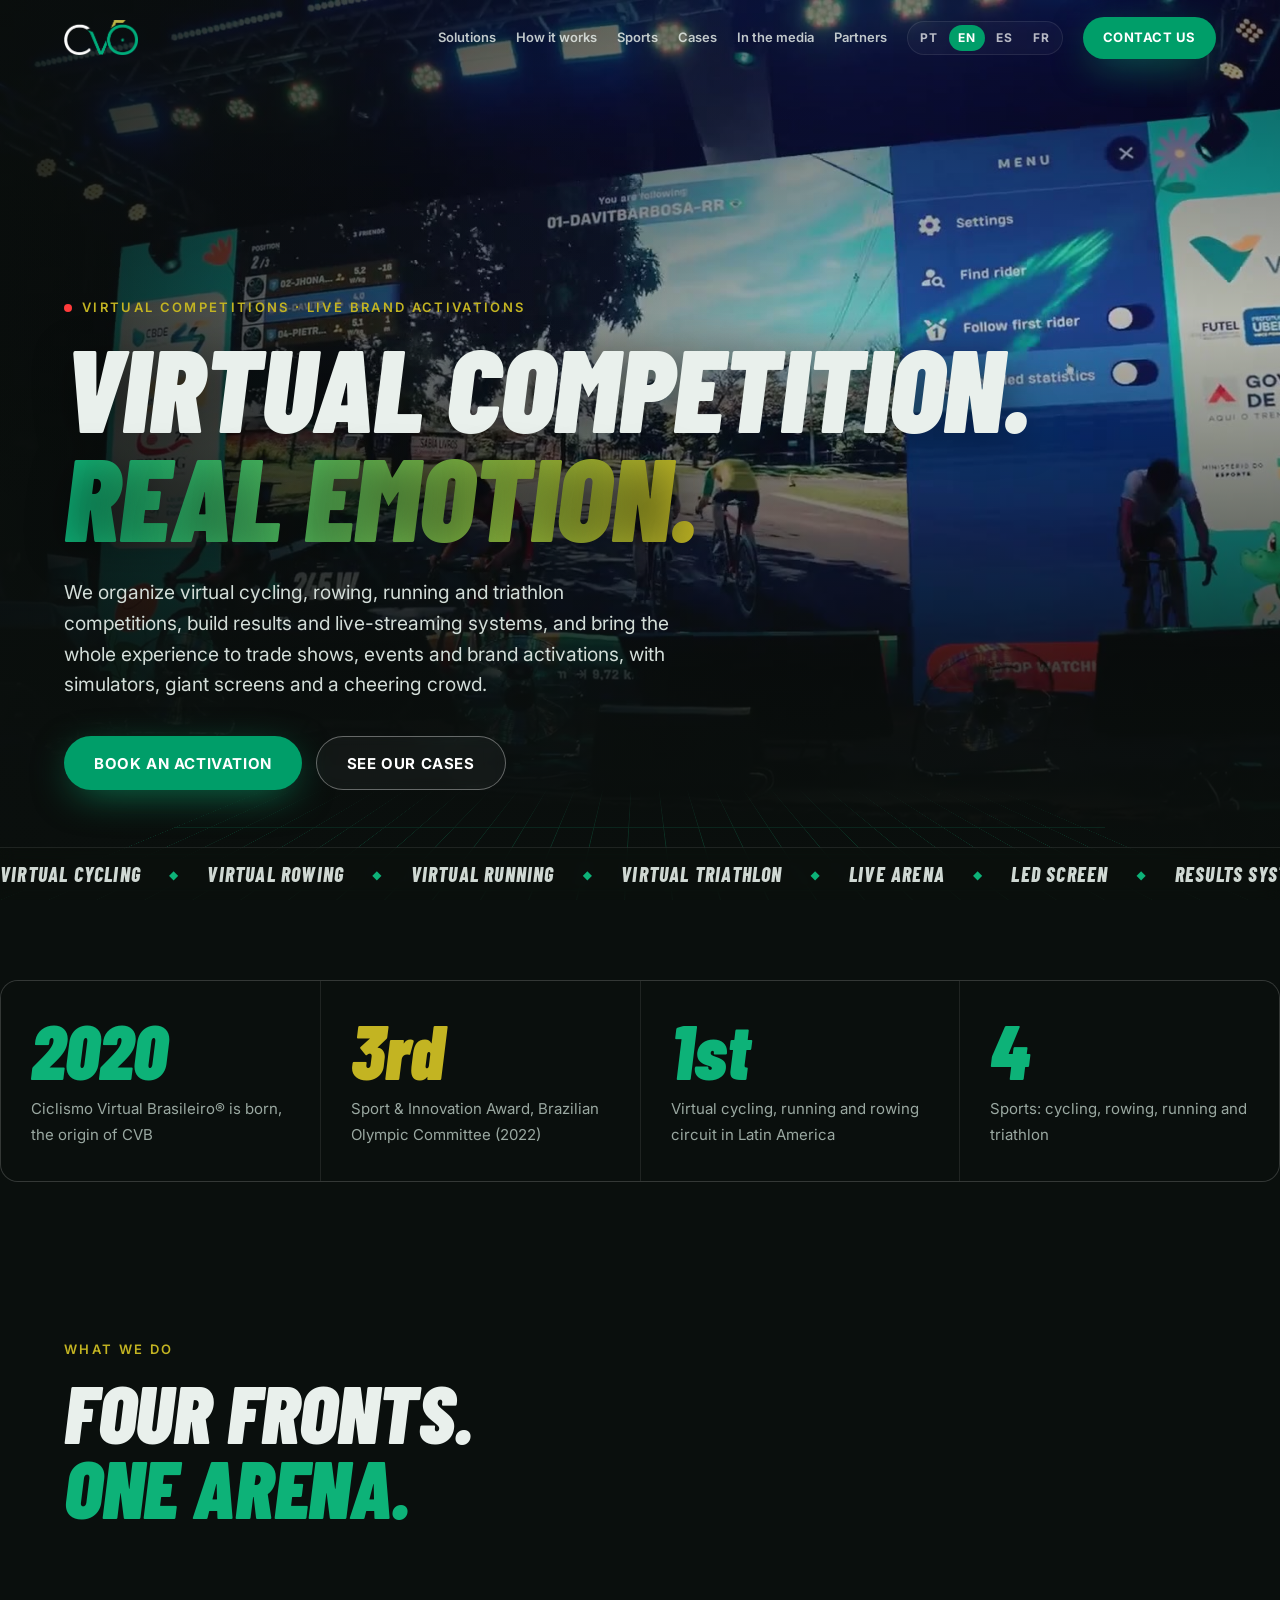
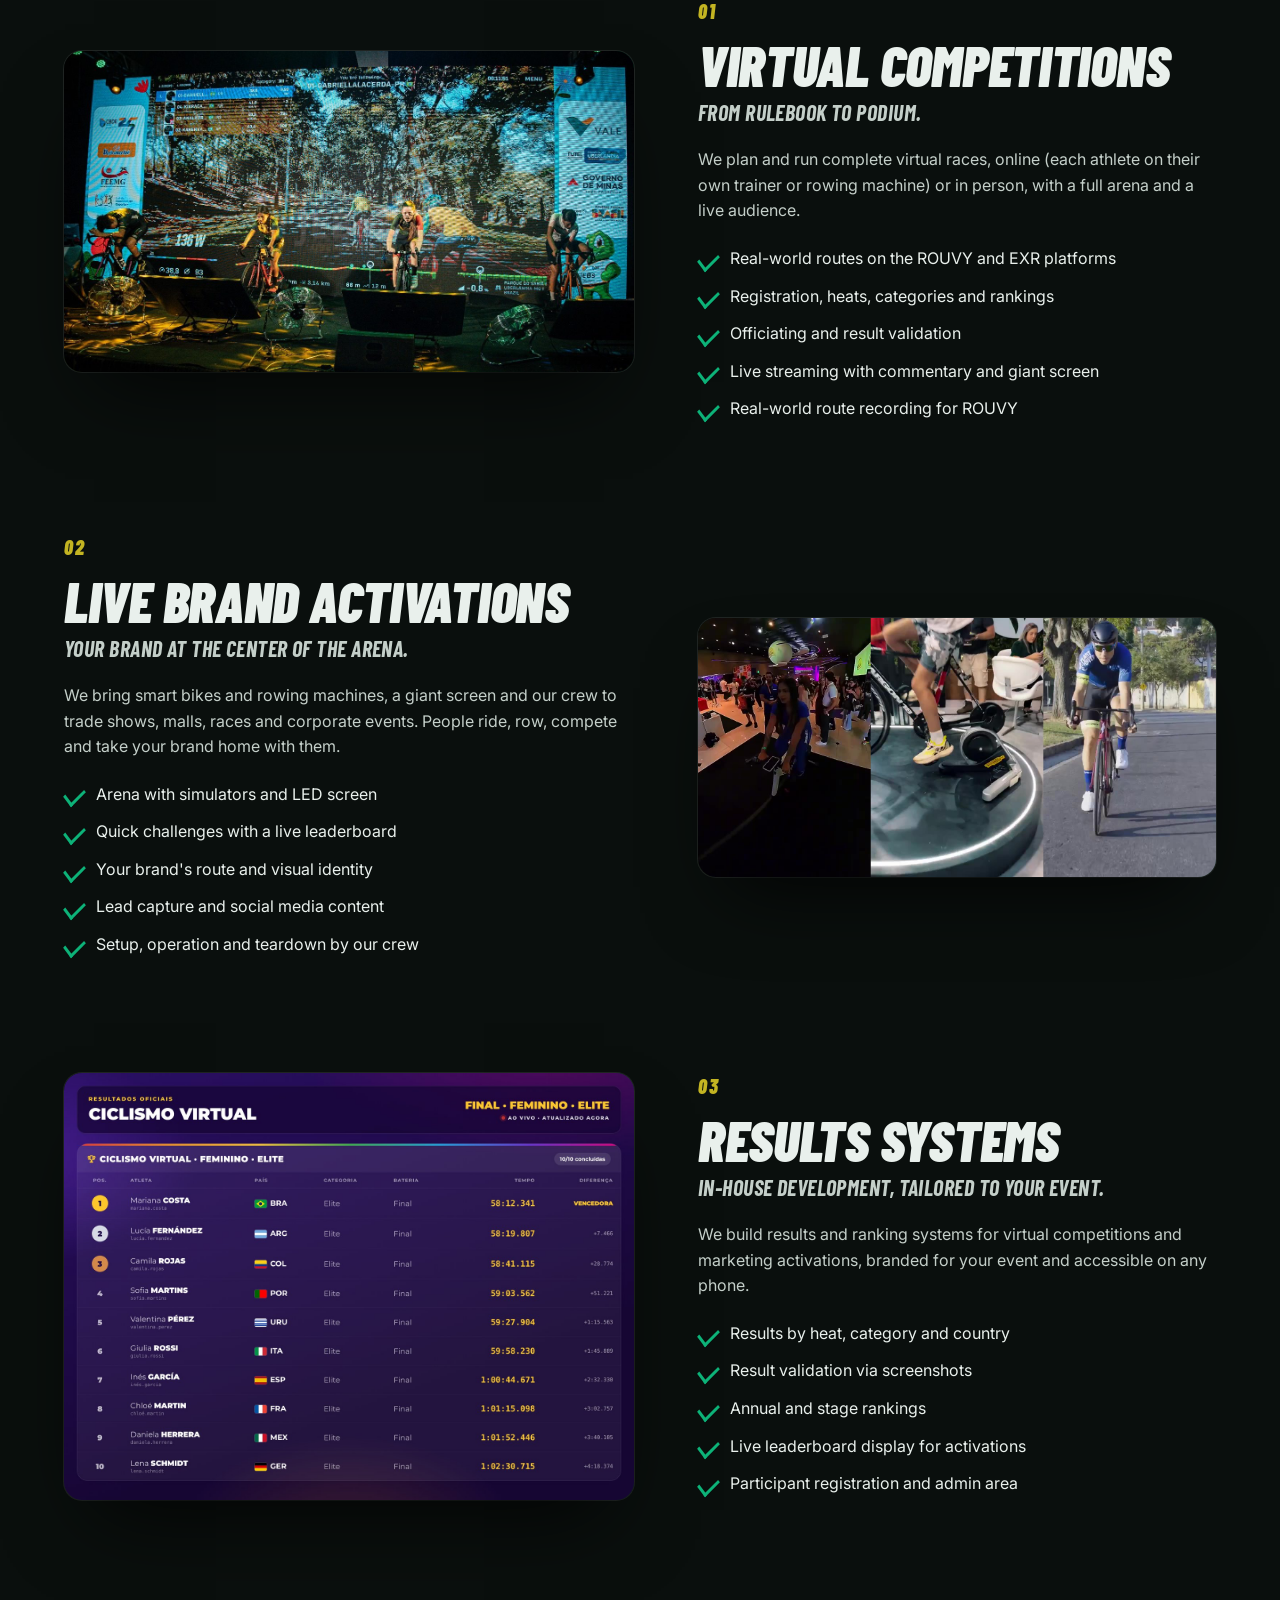
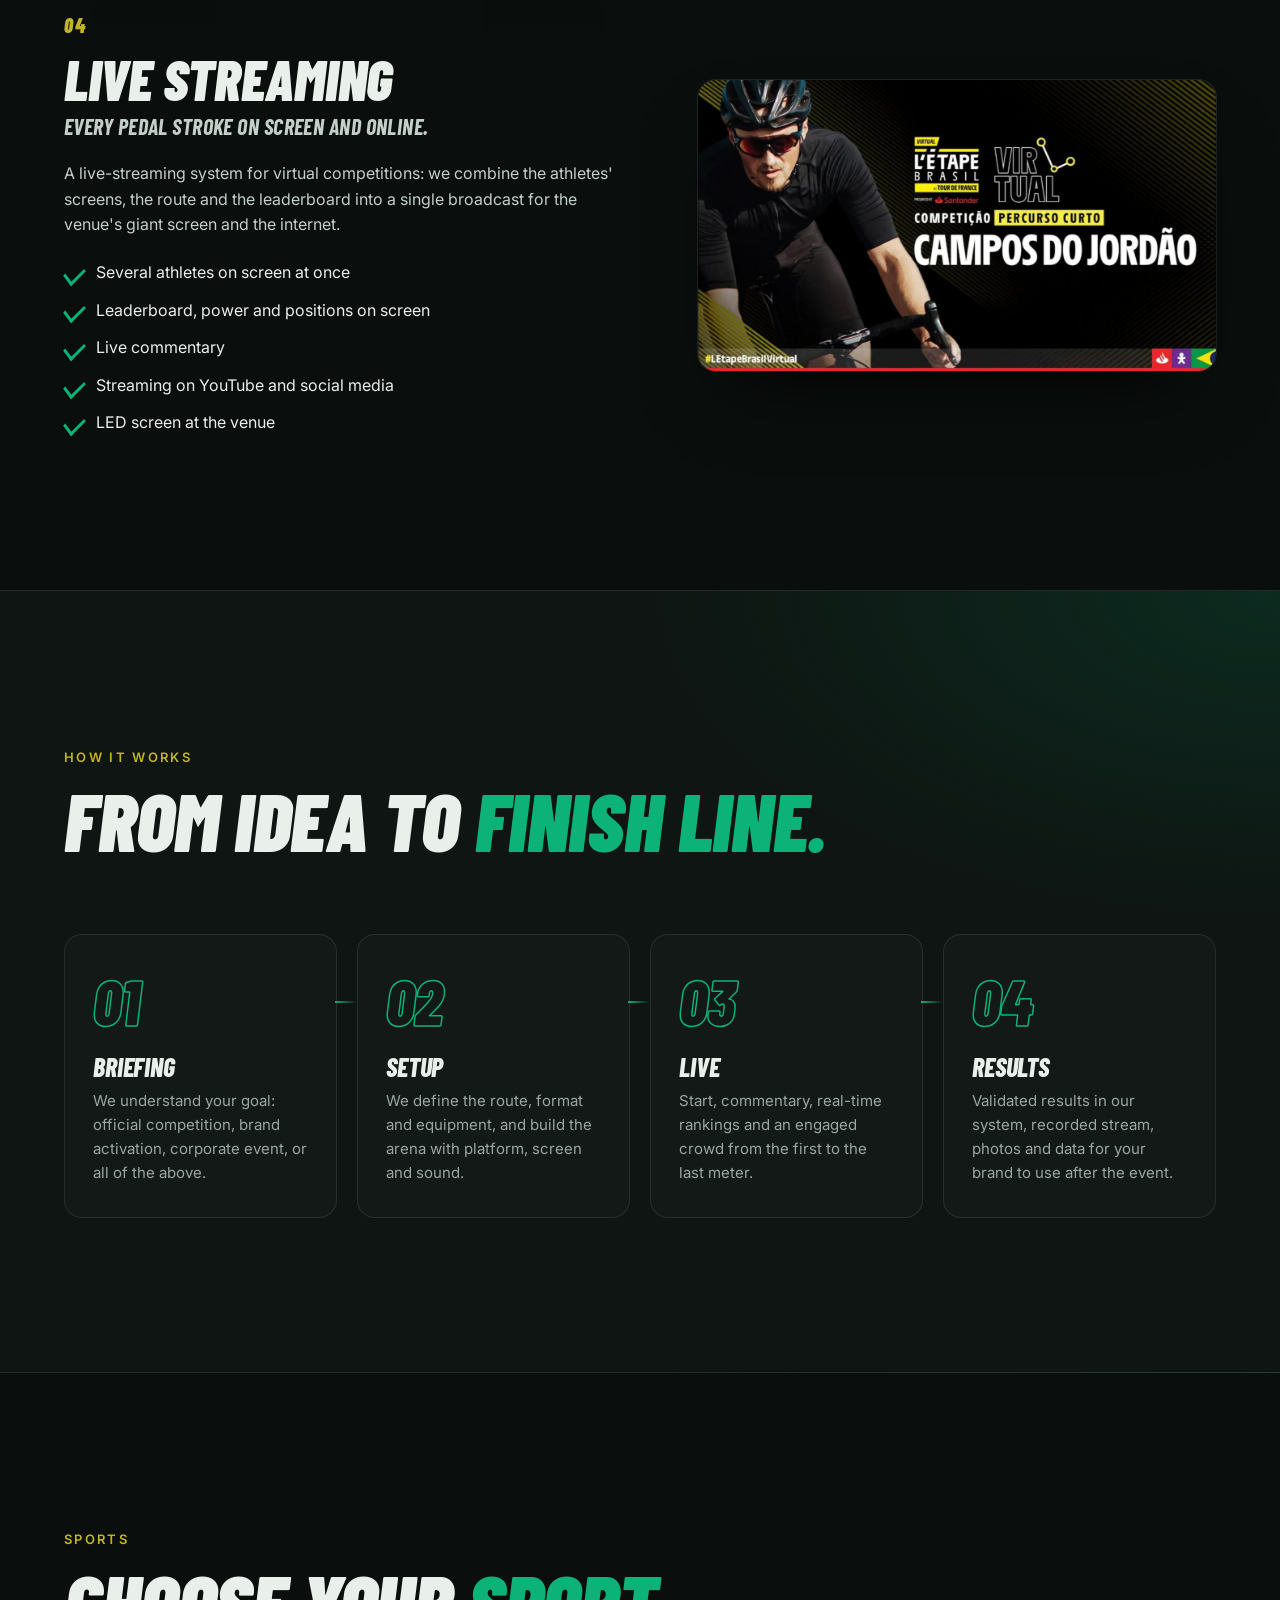
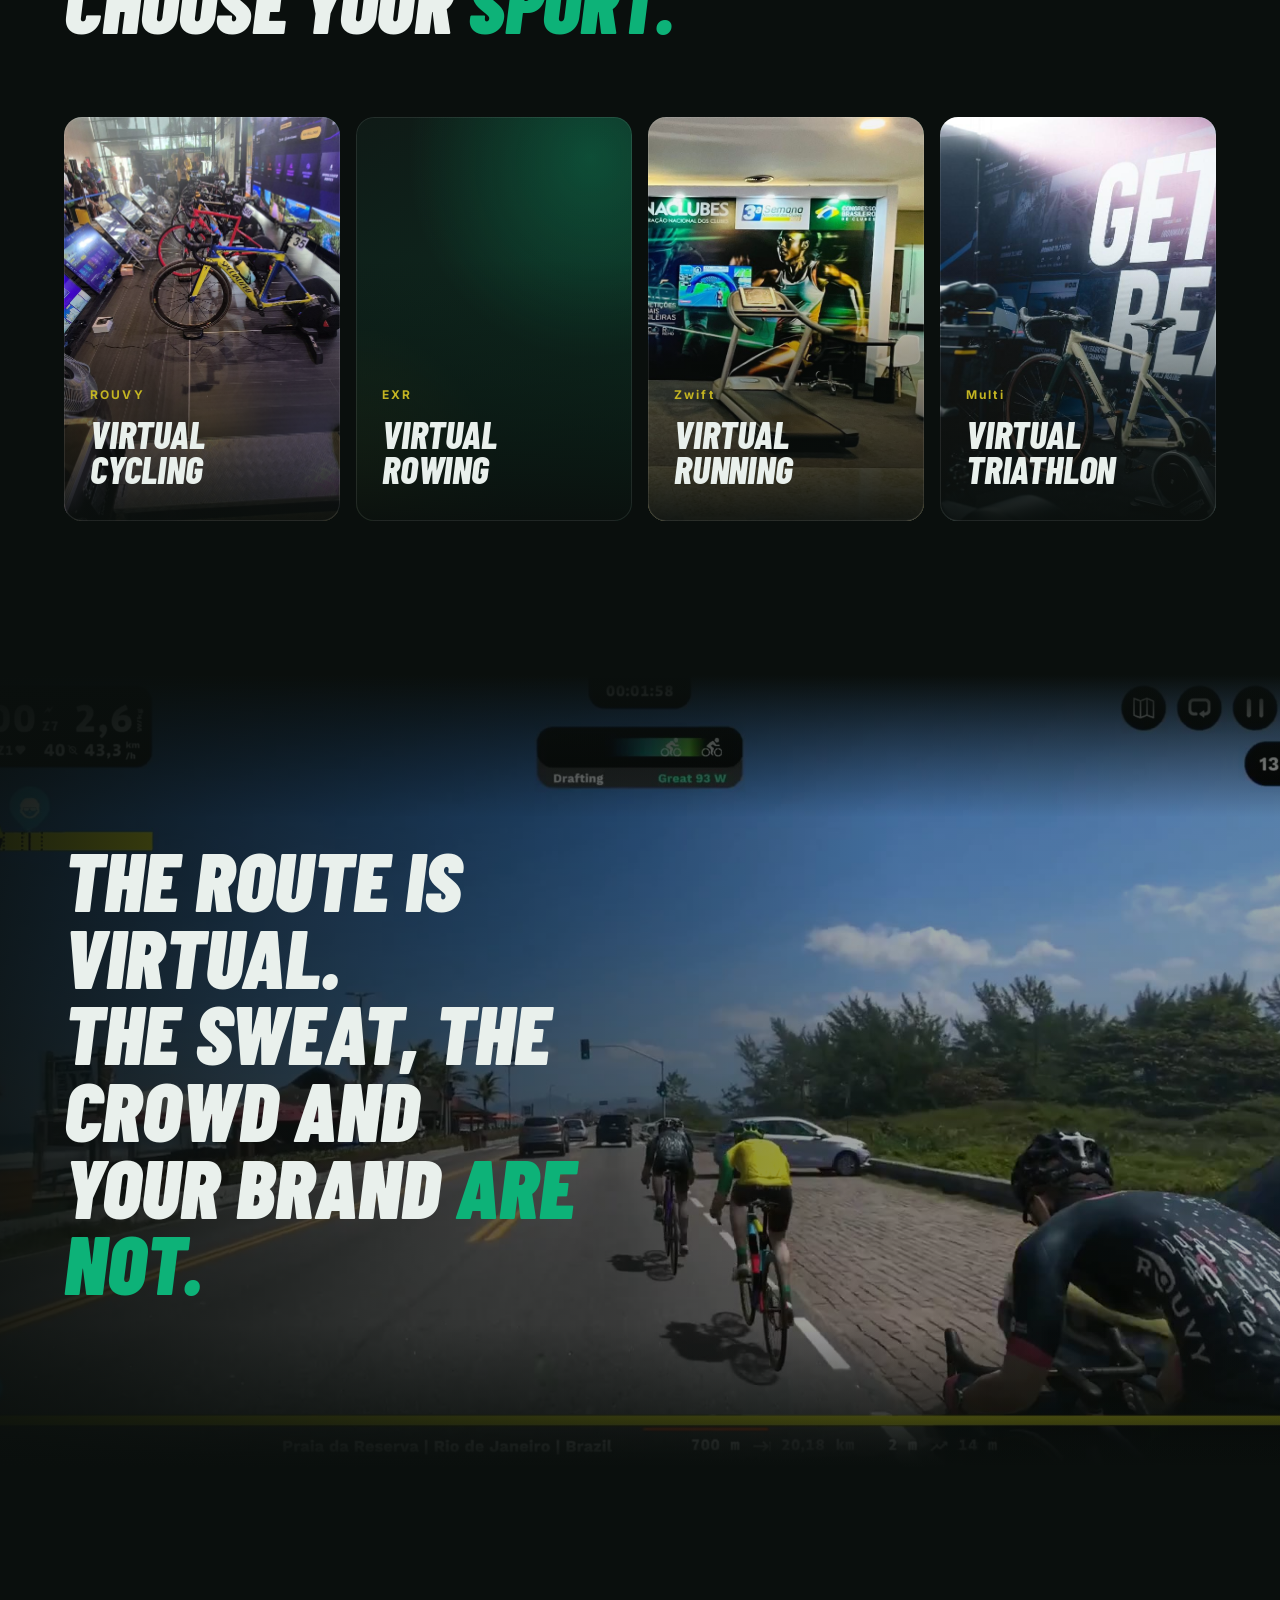
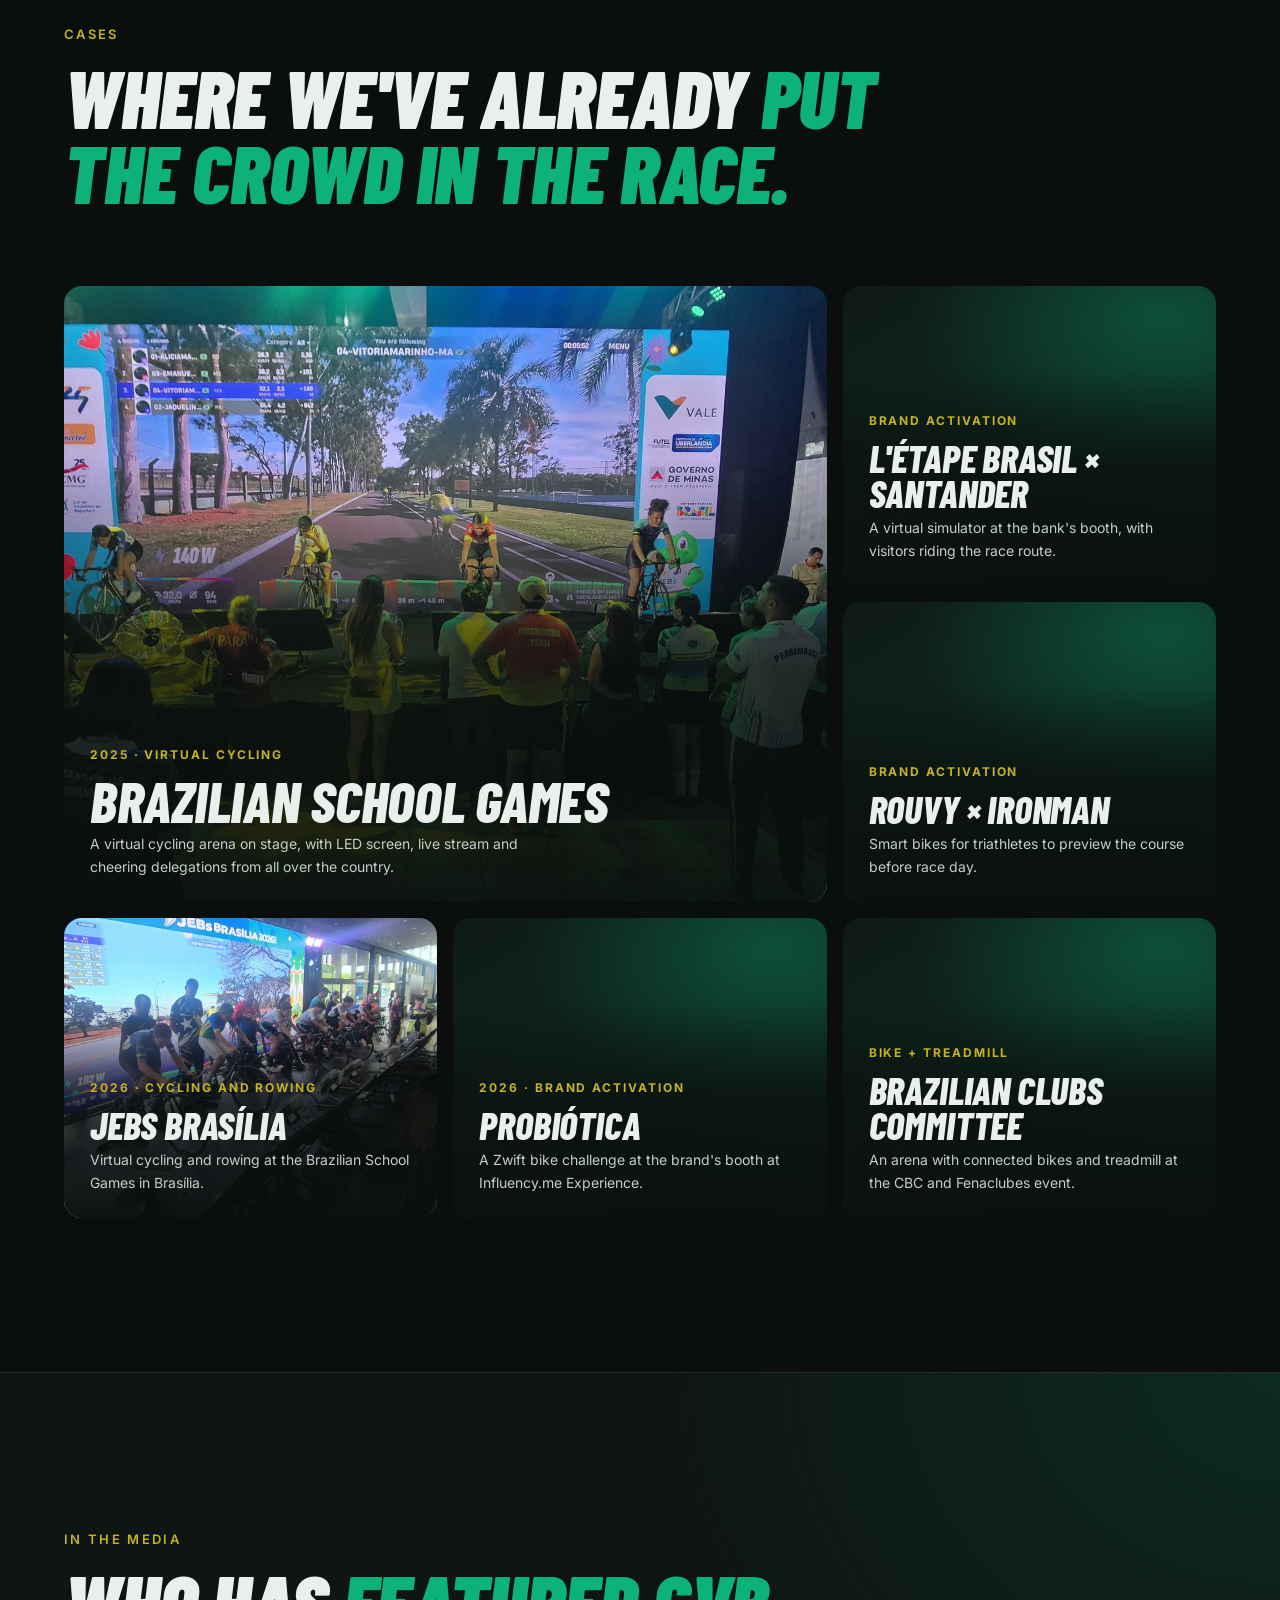
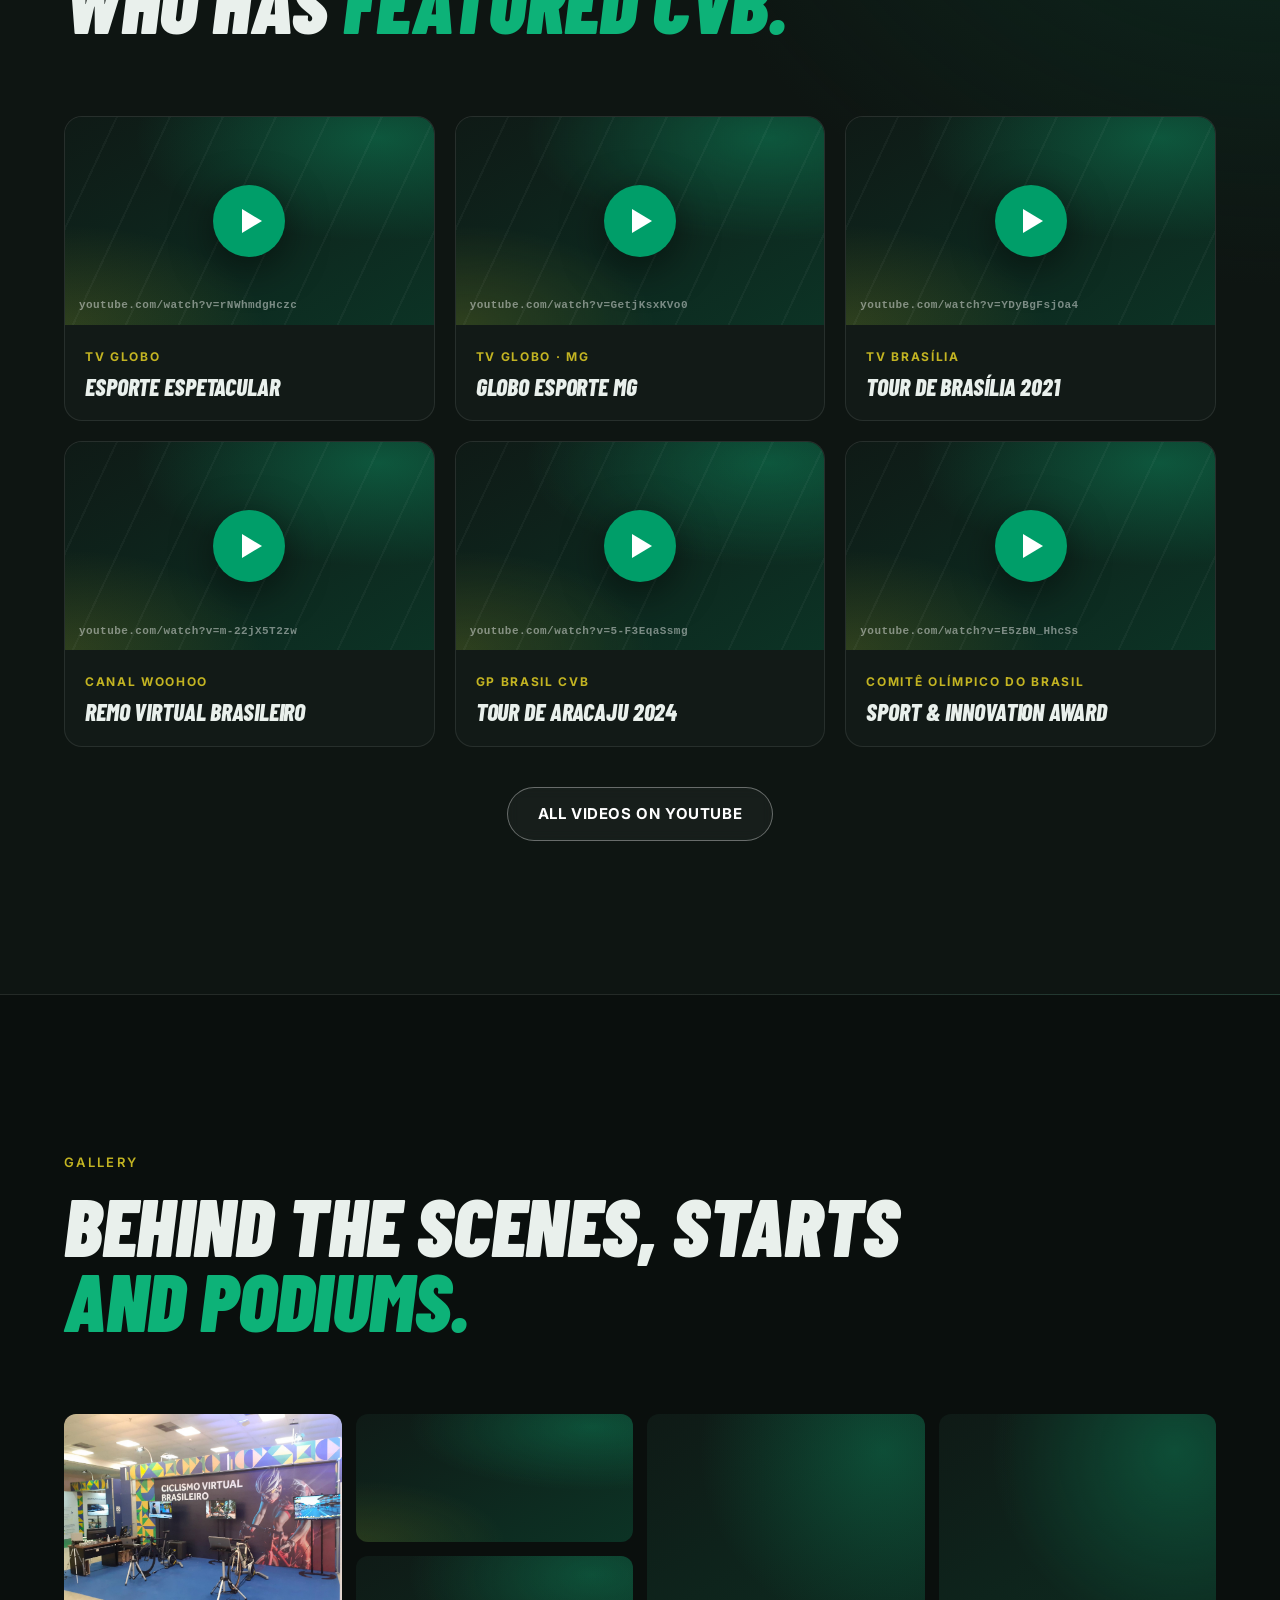
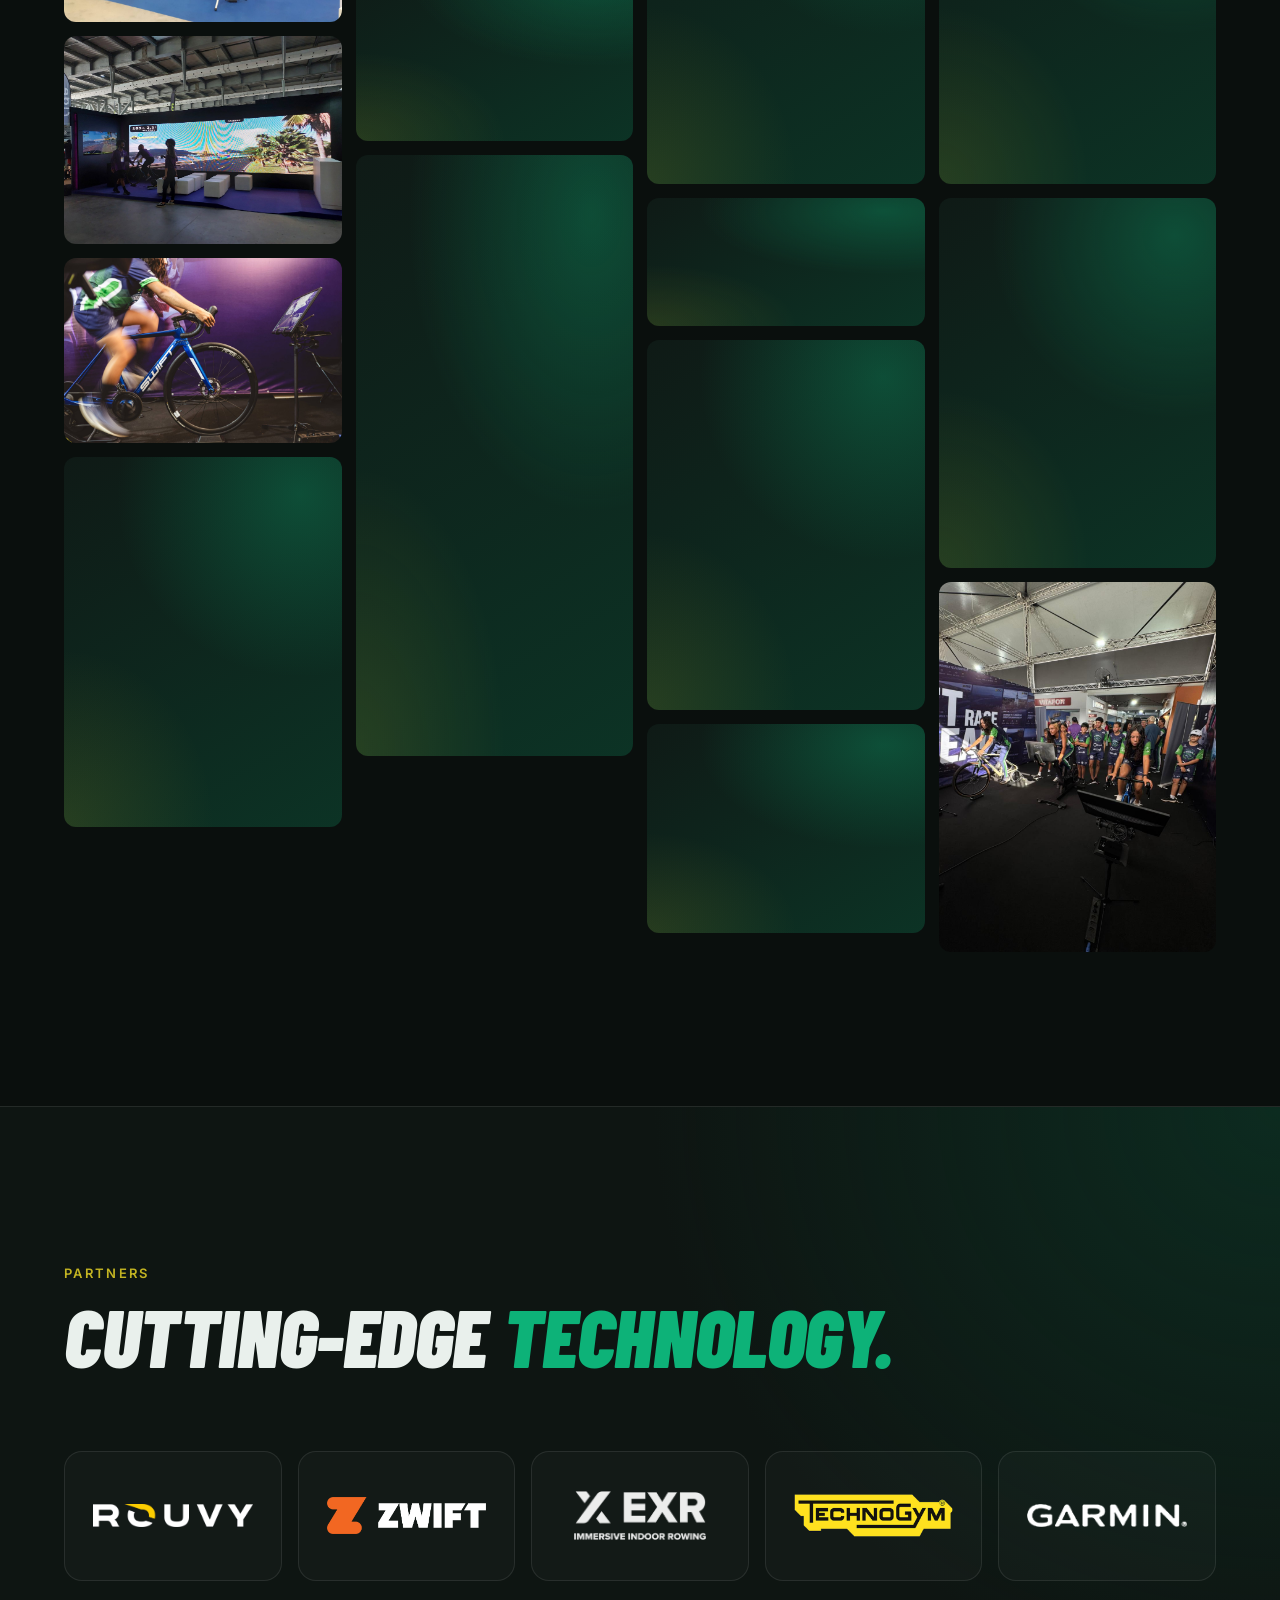
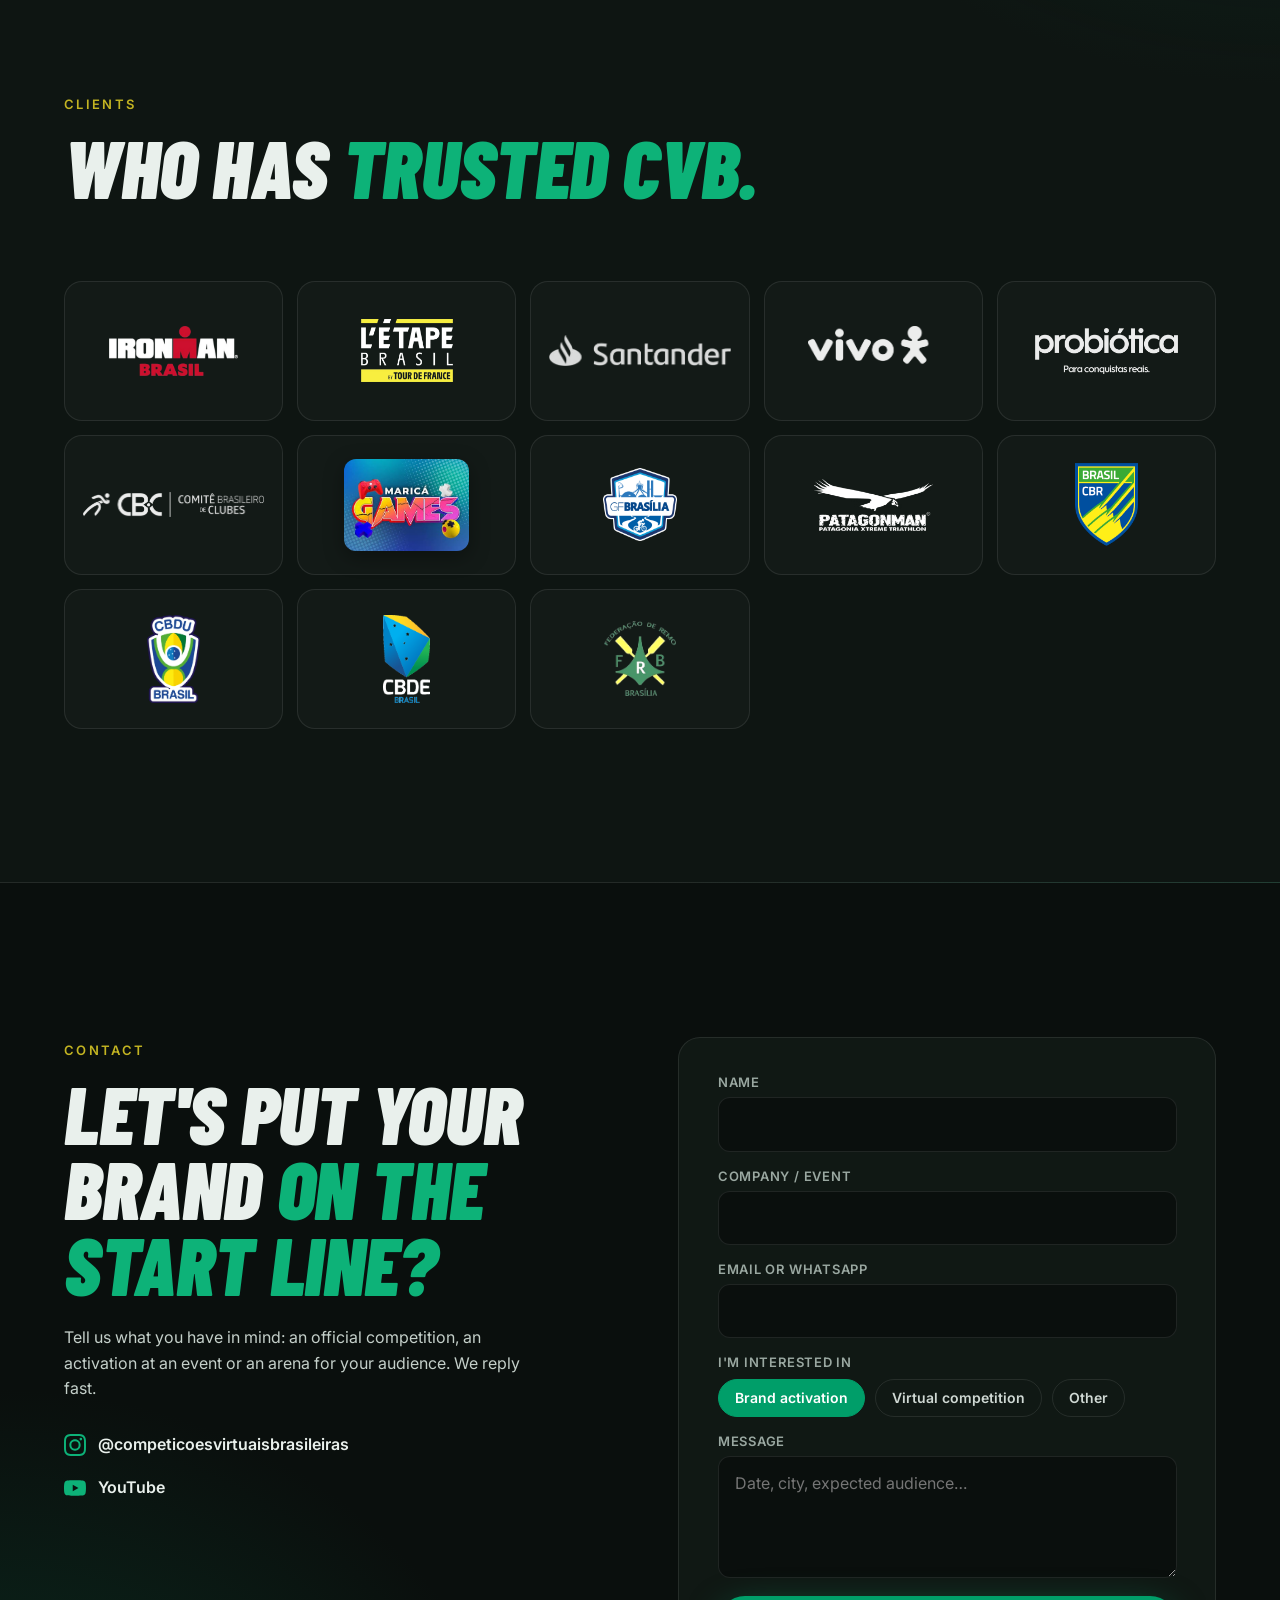
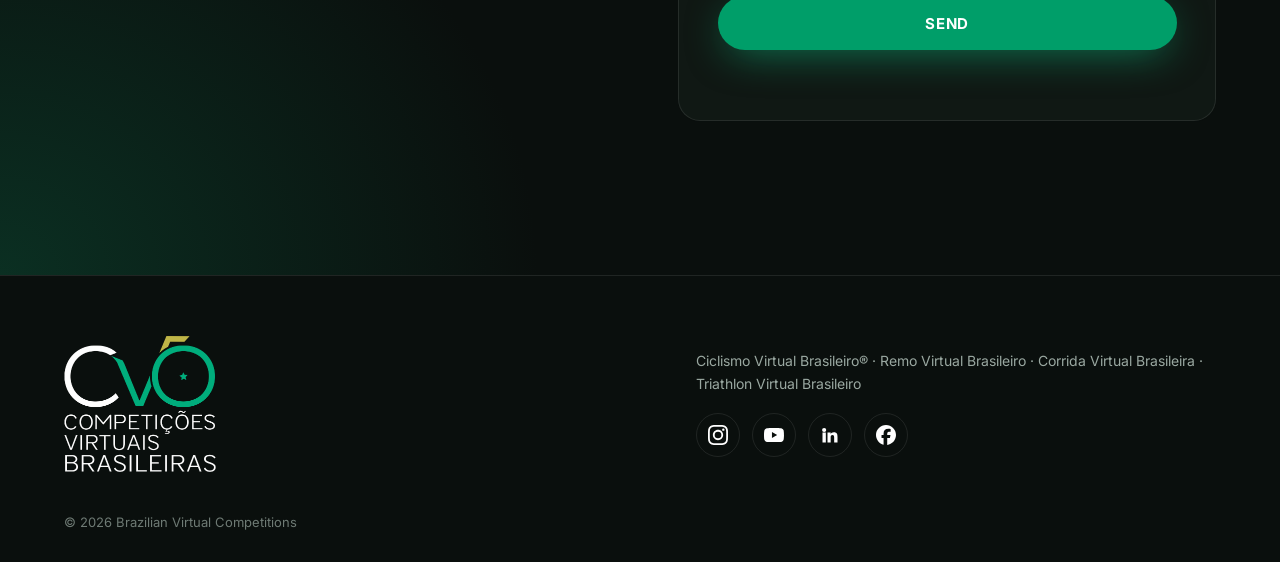
==== commit 062f7a69: "Prévia de compartilhamento (WhatsApp/redes) com imagem 1200x630 em 4 idiomas Co-Authored-By: Claude " ====
--- a/en/index.html
+++ b/en/index.html
@@ -7,7 +7,21 @@
 <meta name="description" content="Virtual cycling, rowing, running and triathlon competitions, live brand activations, results systems and live streaming.">
 <meta property="og:title" content="CVB · Brazilian Virtual Competitions">
 <meta property="og:description" content="Virtual competition. Real emotion. Virtual competitions and brand activations with simulators, giant screens and a live crowd.">
-<meta property="og:image" content="https://www.competicaovirtual.com.br/assets/media/og-capa.jpg">
+<link rel="canonical" href="https://www.competicaovirtual.com.br/en/">
+<meta property="og:type" content="website">
+<meta property="og:site_name" content="CVB · Brazilian Virtual Competitions">
+<meta property="og:locale" content="en_US">
+<meta property="og:url" content="https://www.competicaovirtual.com.br/en/">
+<meta property="og:image" content="http://www.competicaovirtual.com.br/assets/media/og-capa-en.jpg">
+<meta property="og:image:secure_url" content="https://www.competicaovirtual.com.br/assets/media/og-capa-en.jpg">
+<meta property="og:image:type" content="image/jpeg">
+<meta property="og:image:width" content="1200">
+<meta property="og:image:height" content="630">
+<meta property="og:image:alt" content="Virtual competition. Real emotion. Virtual cycling arena with giant screen and crowd.">
+<meta name="twitter:card" content="summary_large_image">
+<meta name="twitter:title" content="CVB · Brazilian Virtual Competitions">
+<meta name="twitter:description" content="Virtual competition. Real emotion. Virtual competitions and brand activations with simulators, giant screens and a live crowd.">
+<meta name="twitter:image" content="https://www.competicaovirtual.com.br/assets/media/og-capa-en.jpg">
 <link rel="alternate" hreflang="pt-BR" href="https://www.competicaovirtual.com.br/">
 <link rel="alternate" hreflang="en" href="https://www.competicaovirtual.com.br/en/">
 <link rel="alternate" hreflang="es" href="https://www.competicaovirtual.com.br/es/">
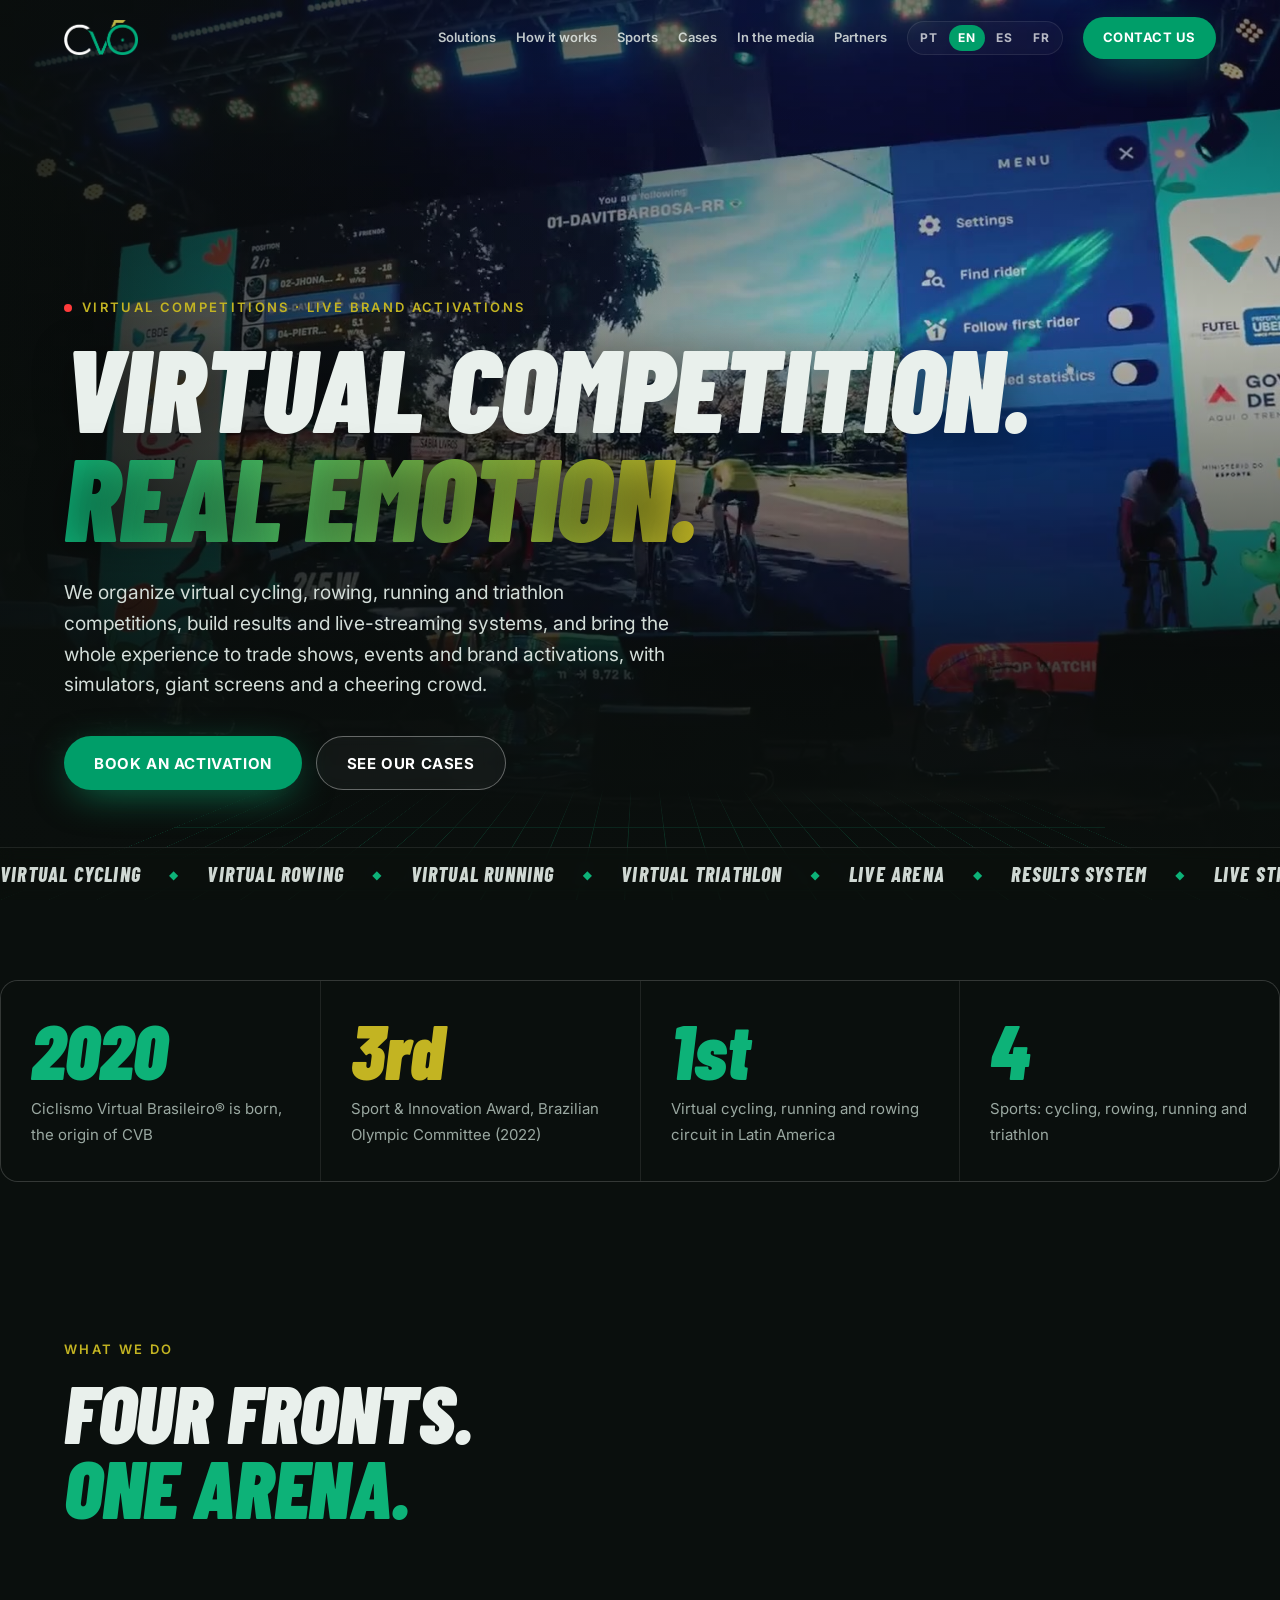
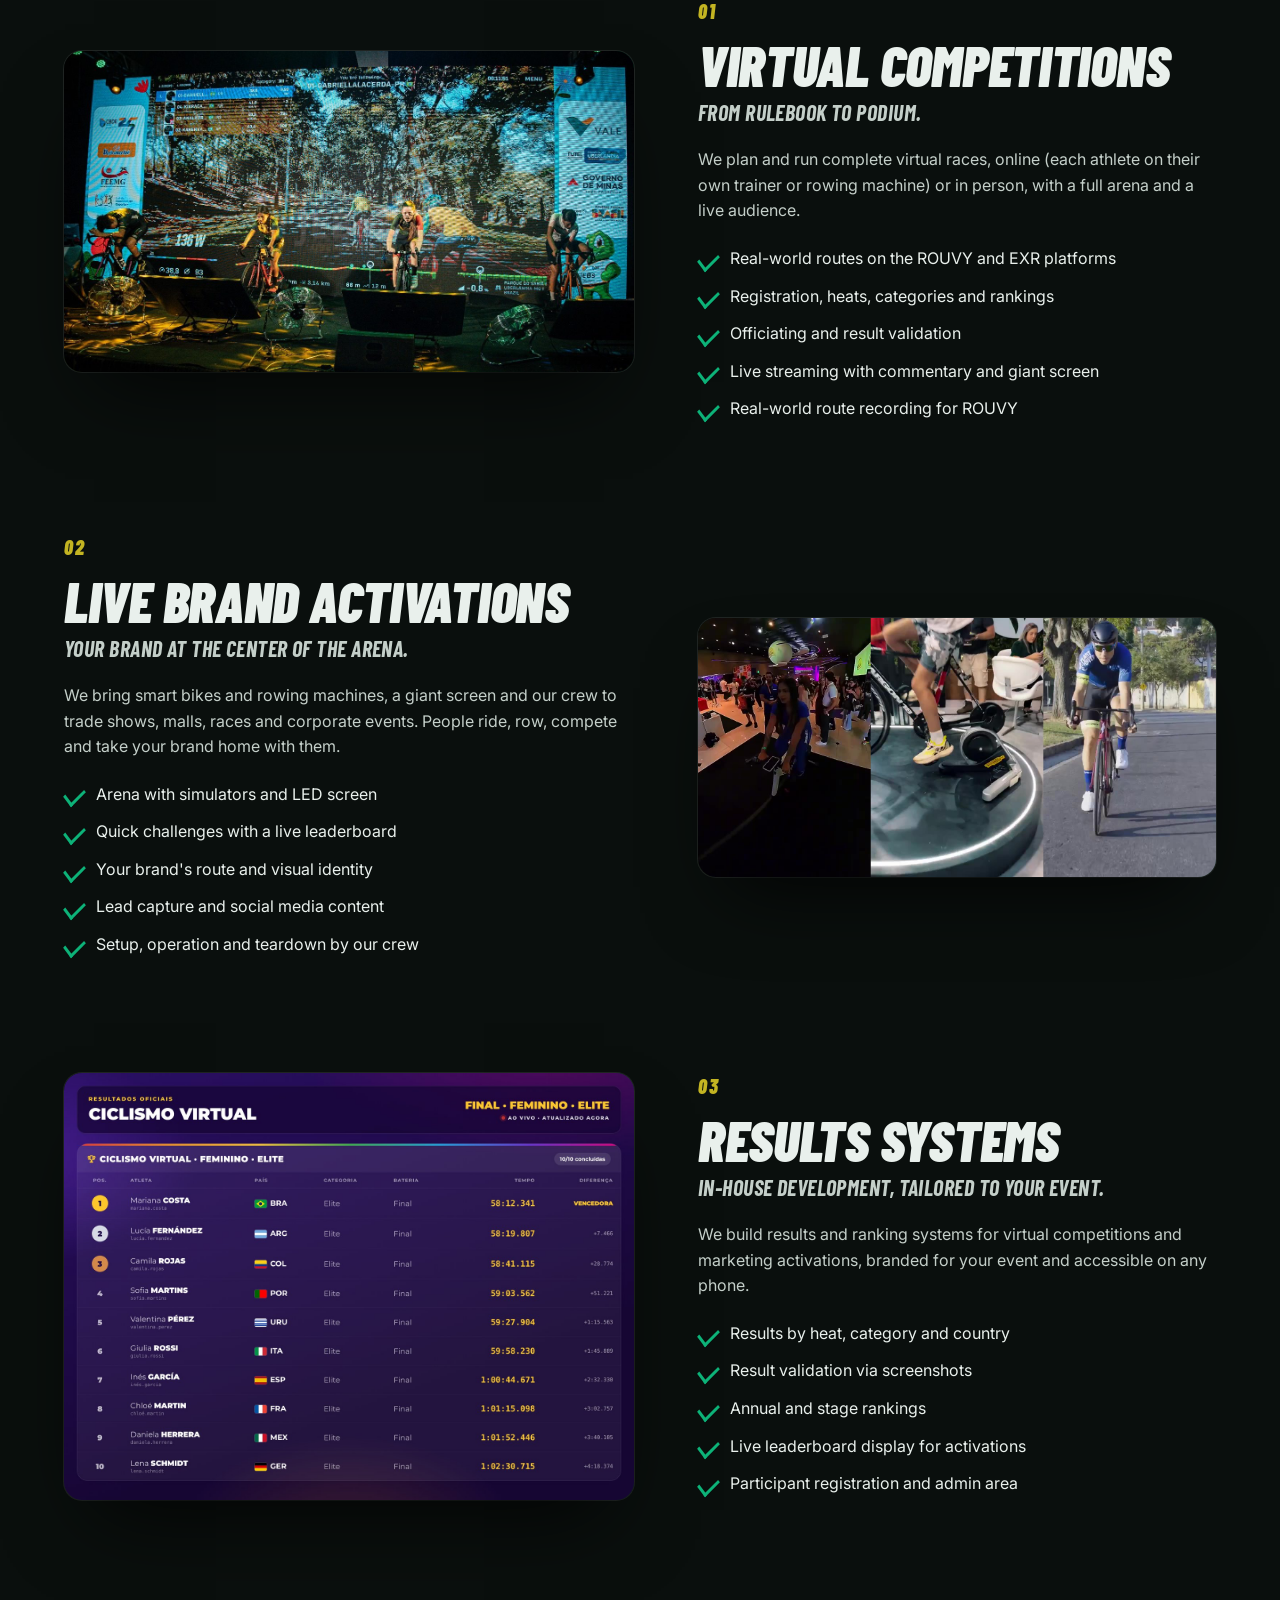
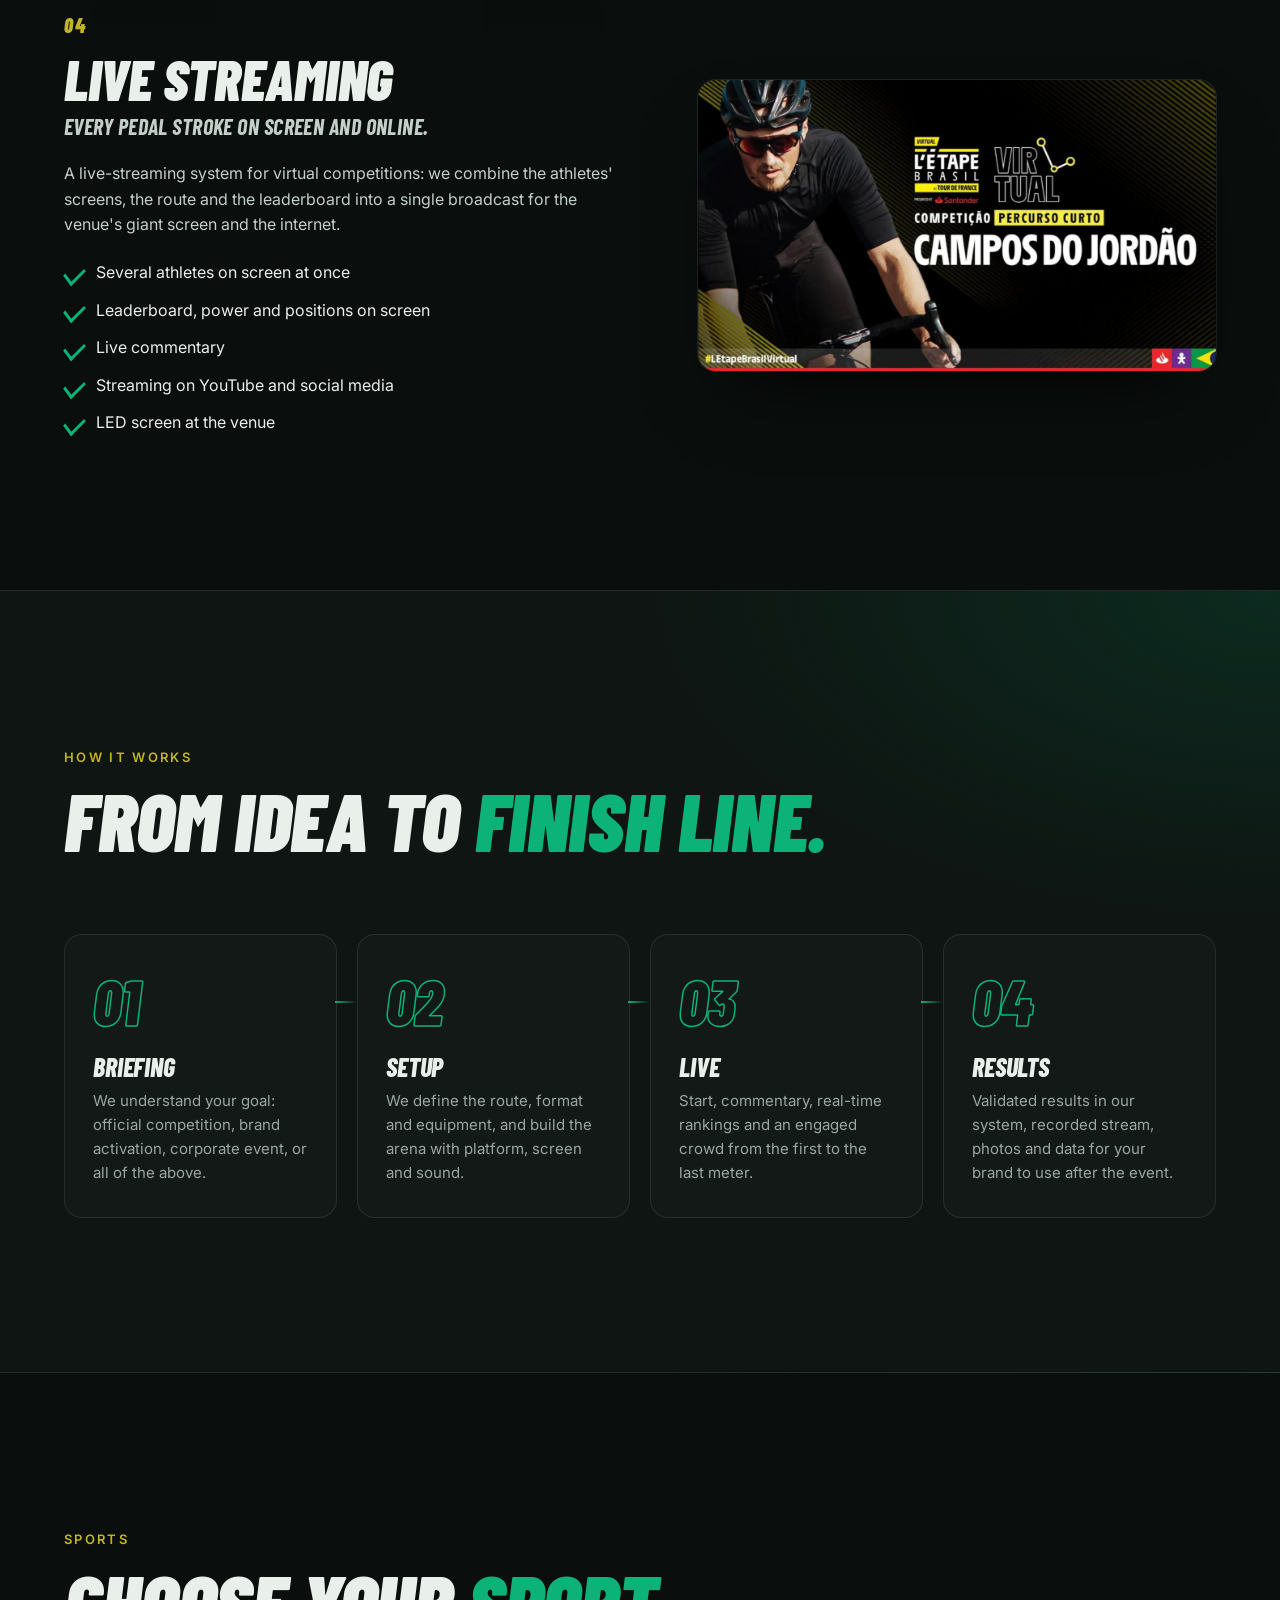
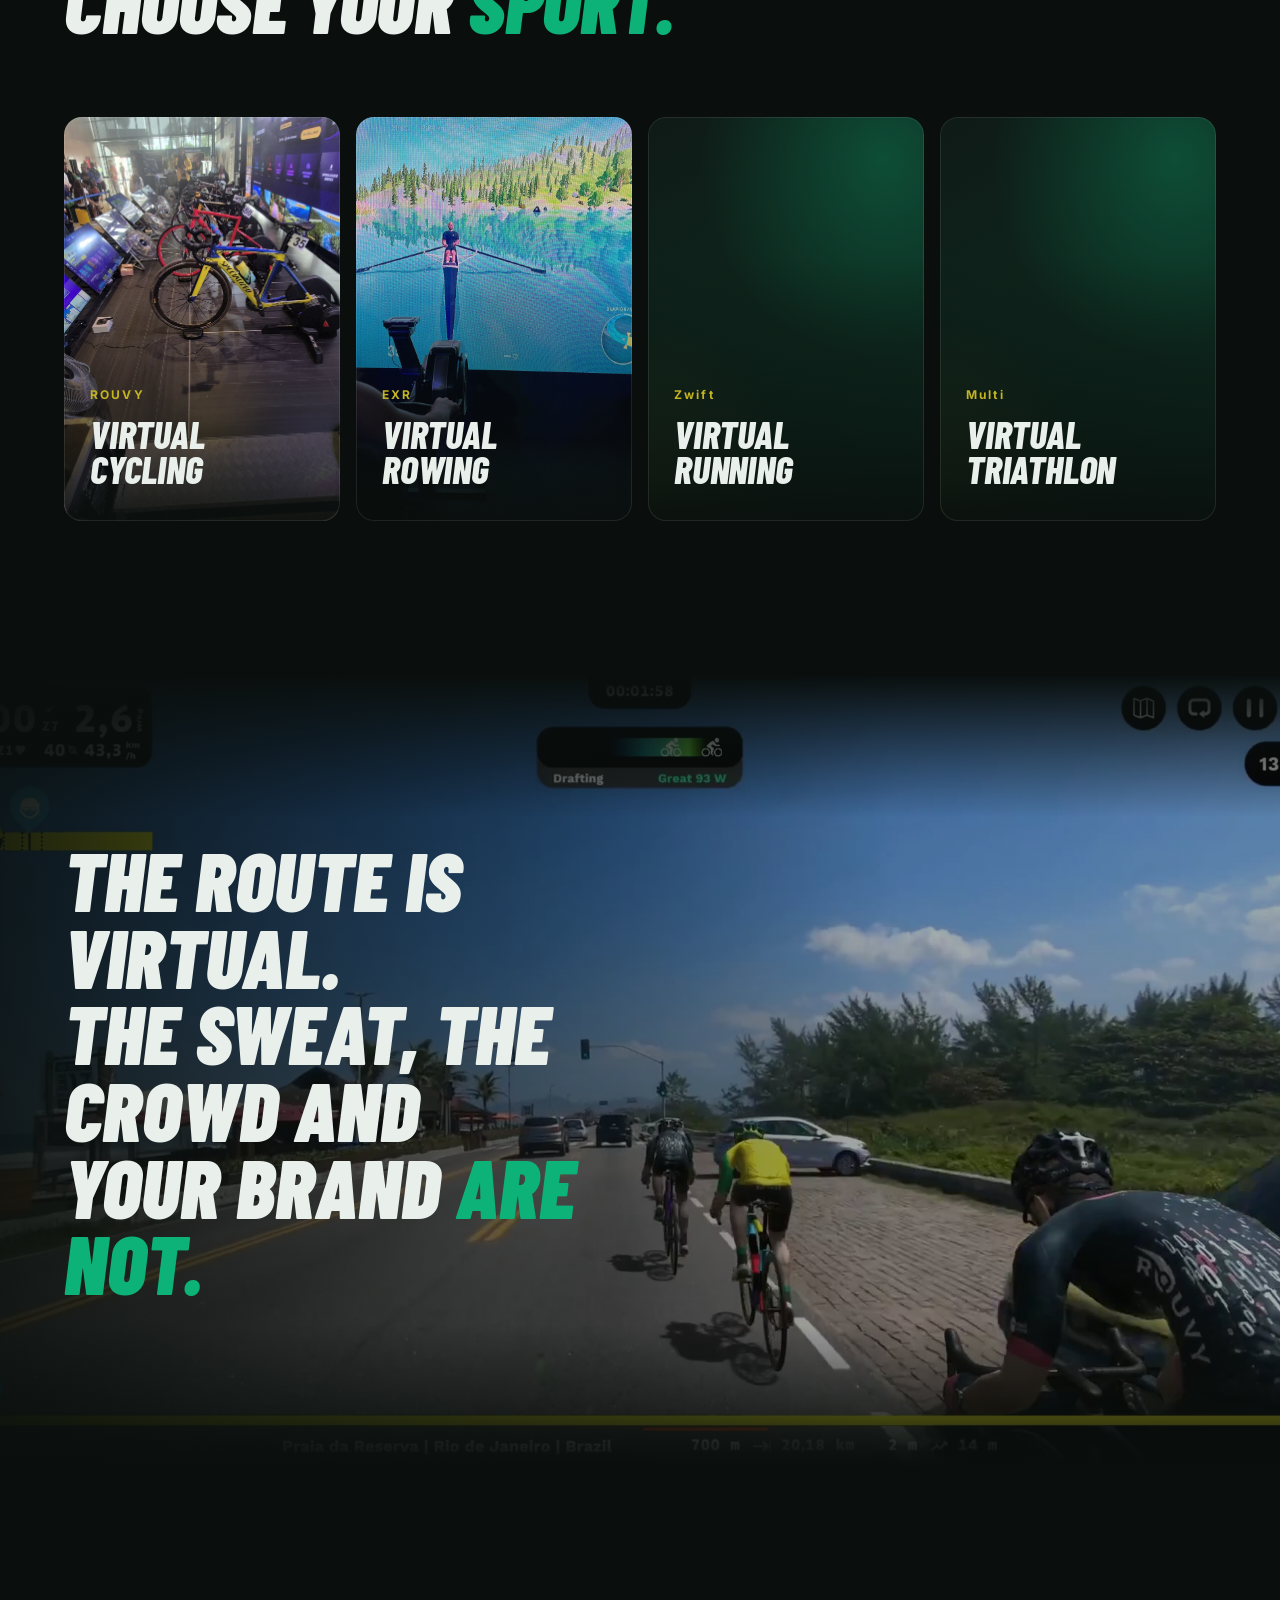
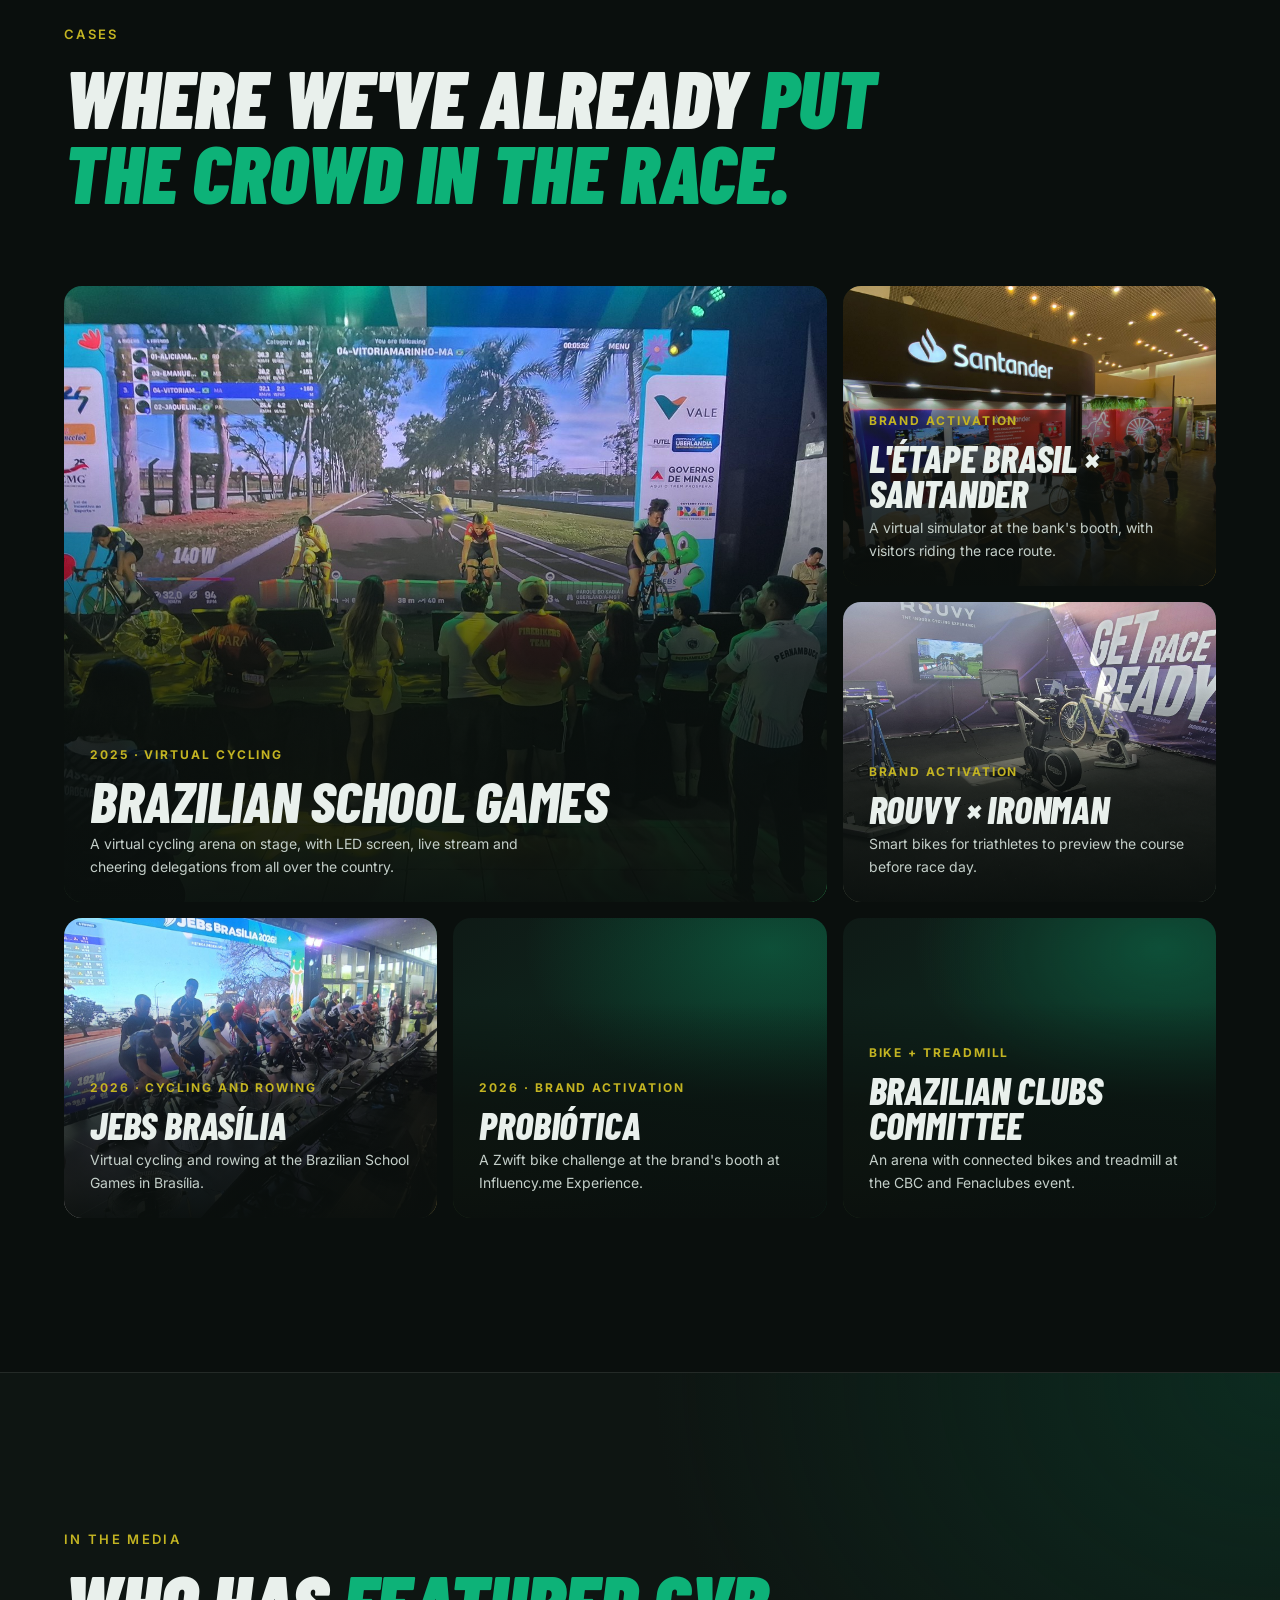
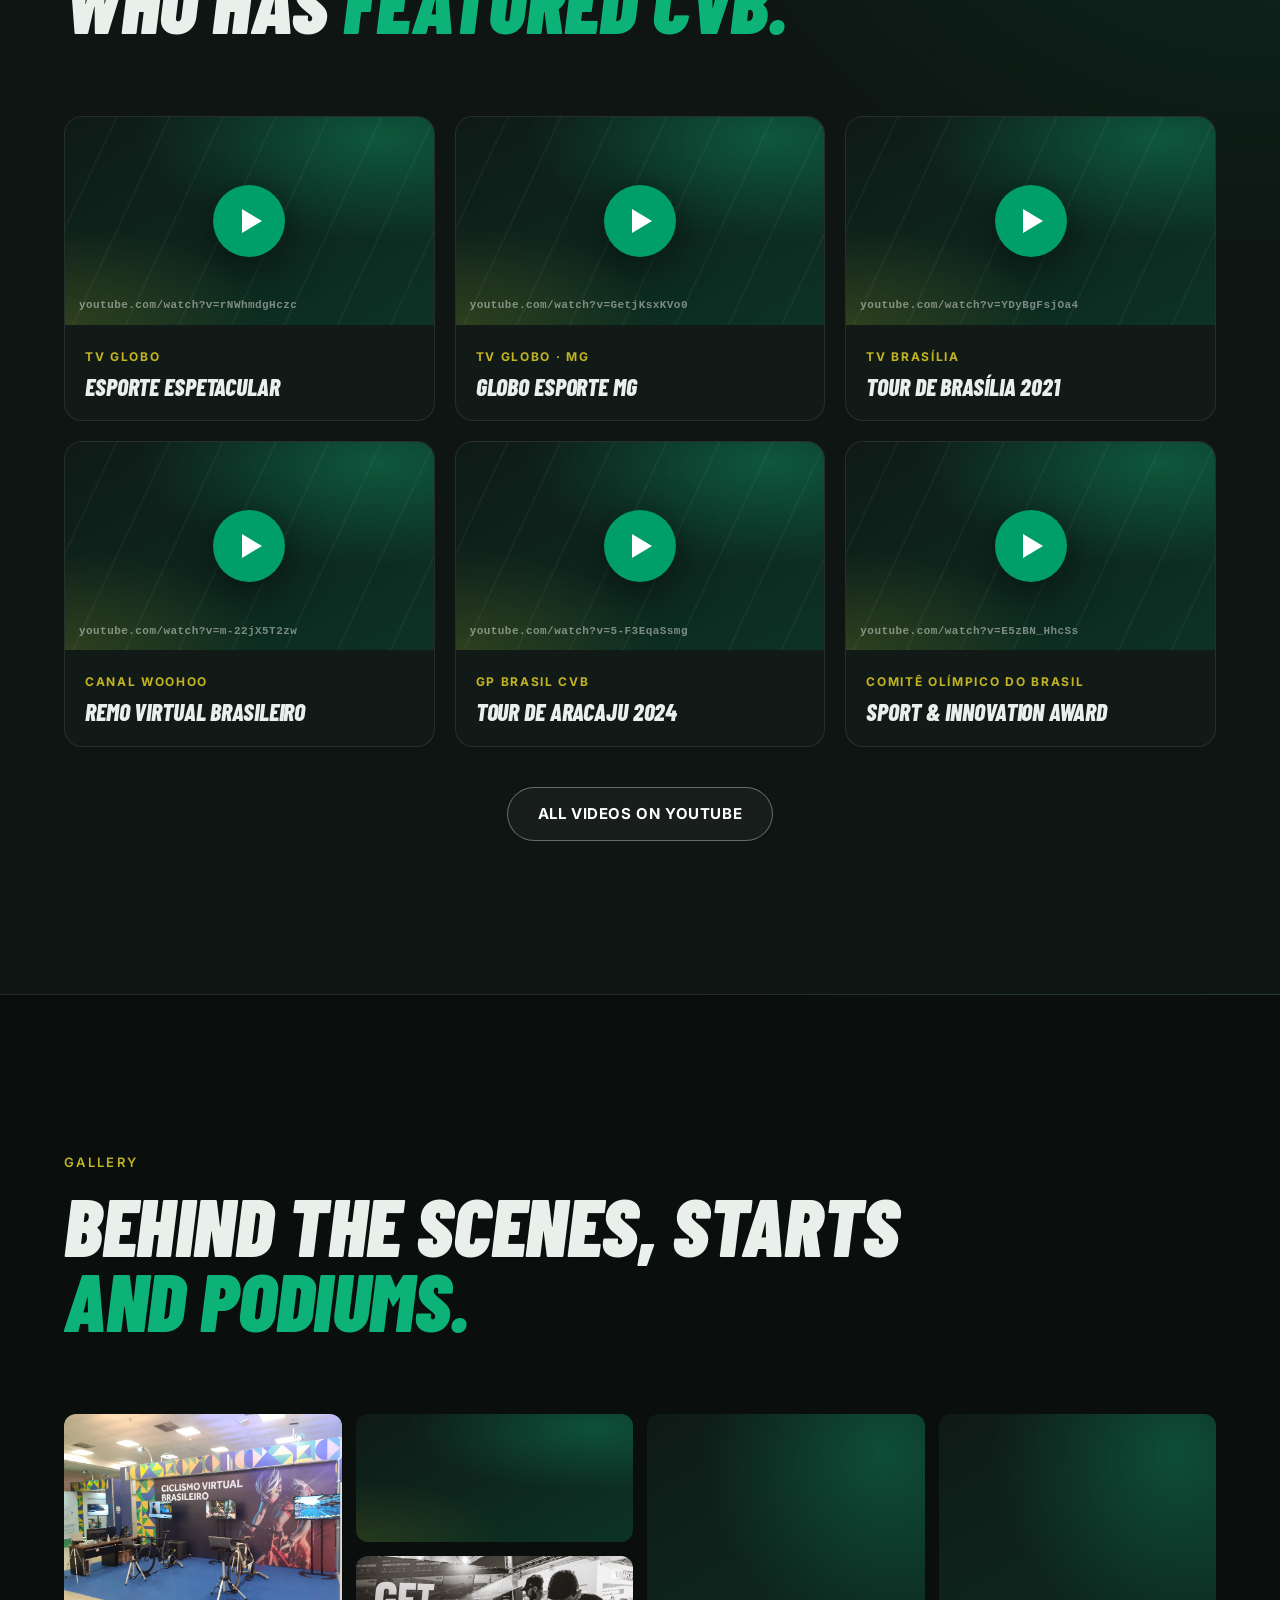
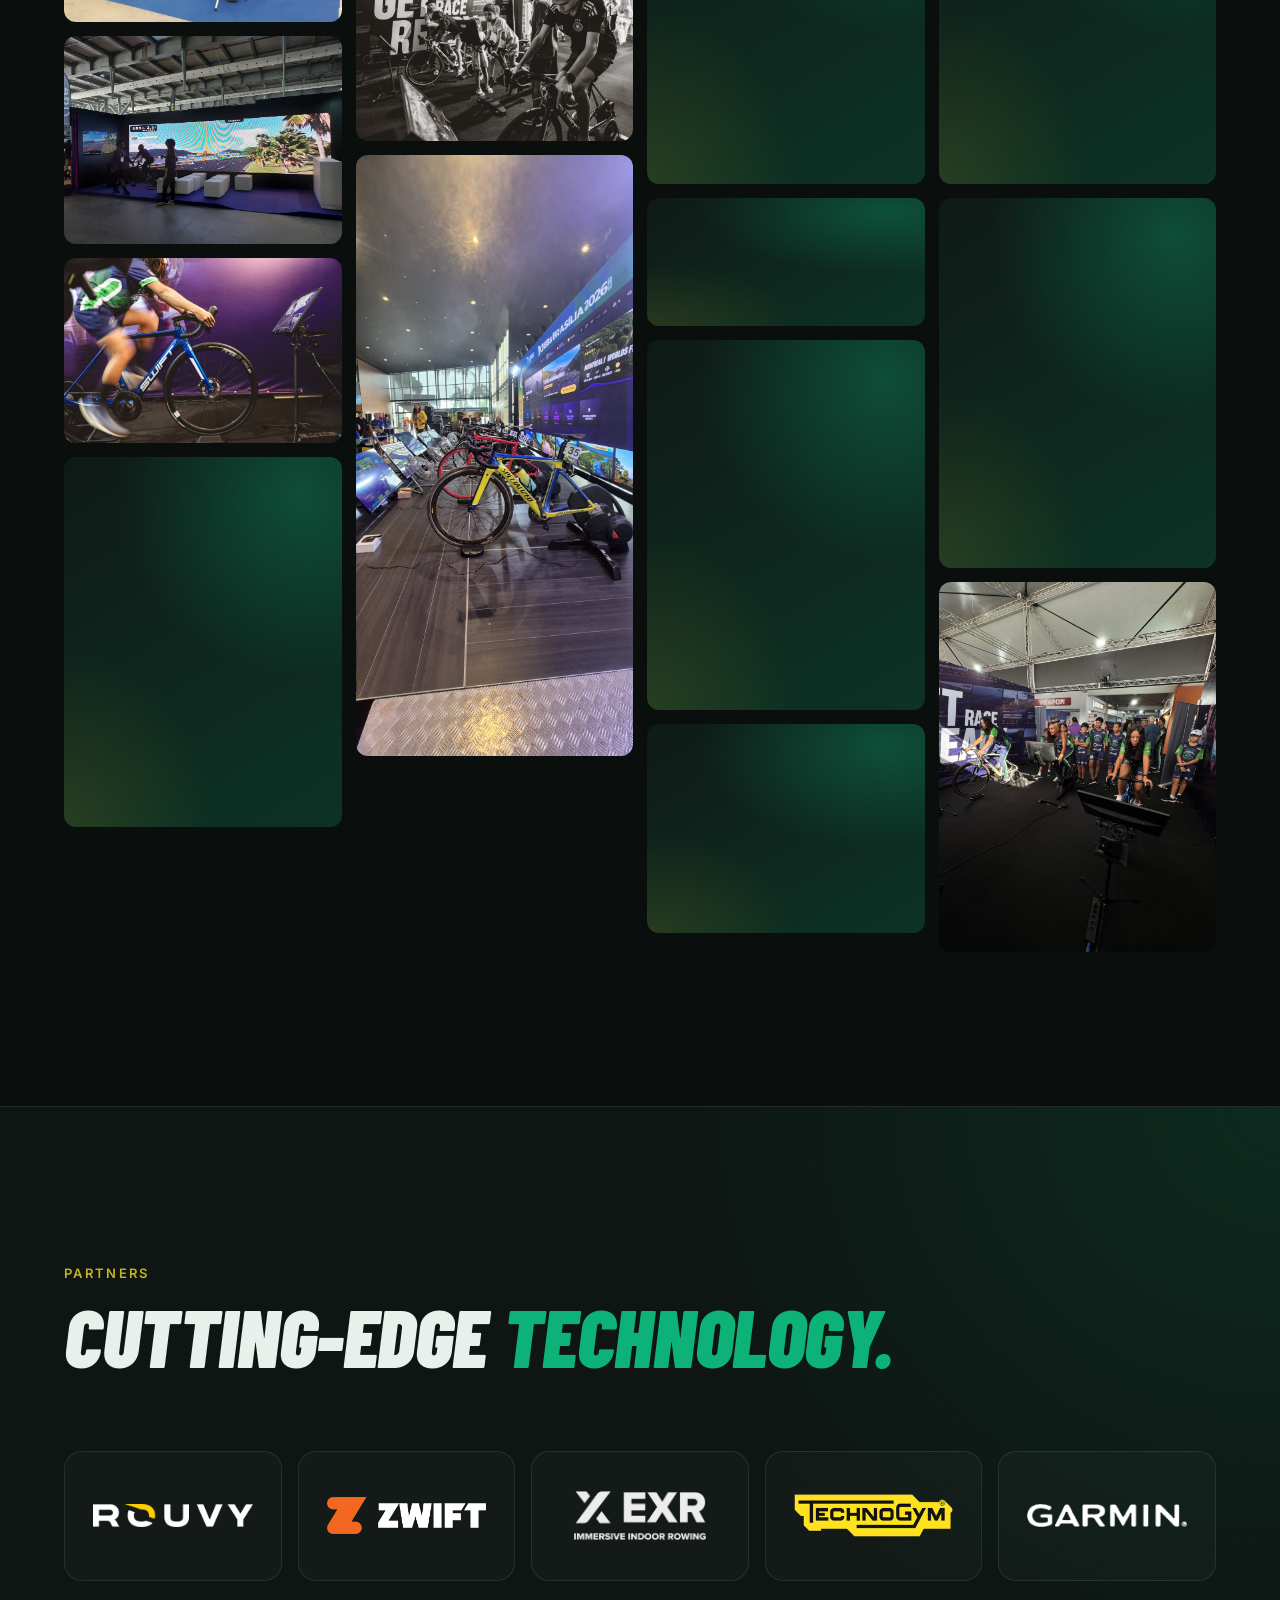
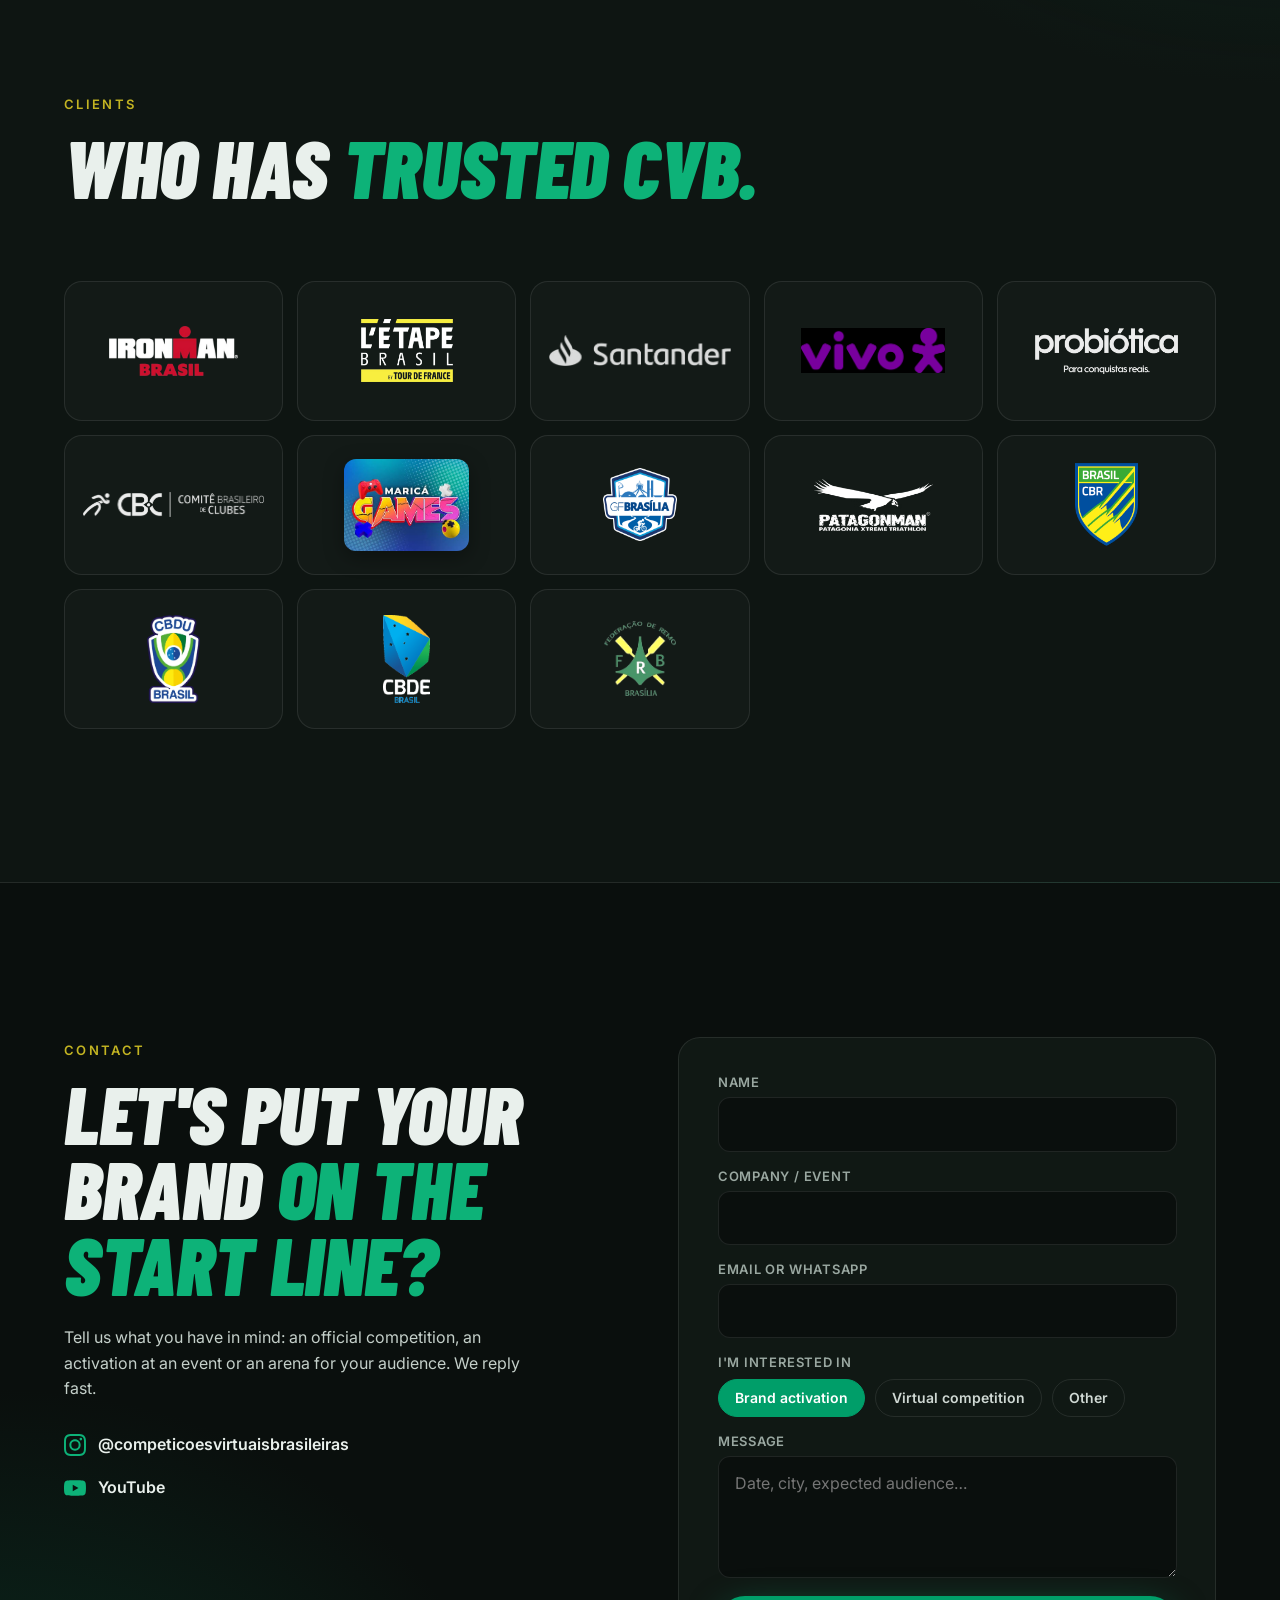
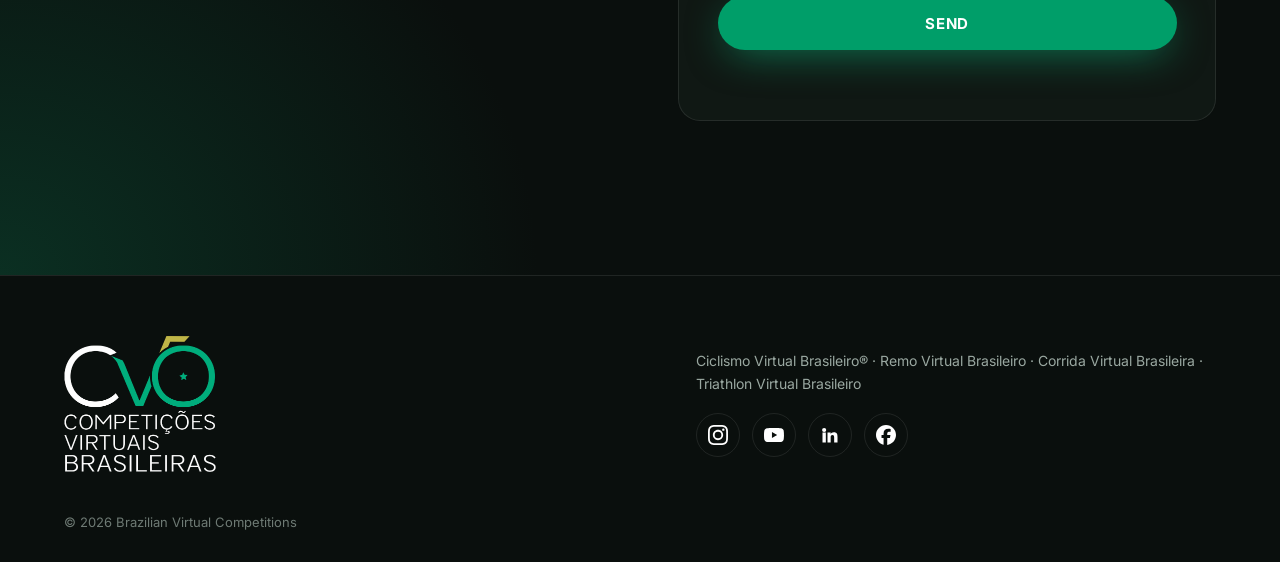
==== commit f8210508: "Logo da Vivo em cores; remove 'Telão de LED' da faixa do topo Co-Authored-By: Claude Opus 5.5 <norep" ====
--- a/en/index.html
+++ b/en/index.html
@@ -77,8 +77,8 @@
   </div>
   <div class="ticker" aria-hidden="true">
     <div class="ticker__track">
-      <span>Virtual cycling</span><i>◆</i><span>Virtual rowing</span><i>◆</i><span>Virtual running</span><i>◆</i><span>Virtual triathlon</span><i>◆</i><span>Live arena</span><i>◆</i><span>LED screen</span><i>◆</i><span>Results system</span><i>◆</i><span>Live streaming</span><i>◆</i>
-      <span>Virtual cycling</span><i>◆</i><span>Virtual rowing</span><i>◆</i><span>Virtual running</span><i>◆</i><span>Virtual triathlon</span><i>◆</i><span>Live arena</span><i>◆</i><span>LED screen</span><i>◆</i><span>Results system</span><i>◆</i><span>Live streaming</span><i>◆</i>
+      <span>Virtual cycling</span><i>◆</i><span>Virtual rowing</span><i>◆</i><span>Virtual running</span><i>◆</i><span>Virtual triathlon</span><i>◆</i><span>Live arena</span><i>◆</i><span>Results system</span><i>◆</i><span>Live streaming</span><i>◆</i>
+      <span>Virtual cycling</span><i>◆</i><span>Virtual rowing</span><i>◆</i><span>Virtual running</span><i>◆</i><span>Virtual triathlon</span><i>◆</i><span>Live arena</span><i>◆</i><span>Results system</span><i>◆</i><span>Live streaming</span><i>◆</i>
     </div>
   </div>
 </section>
